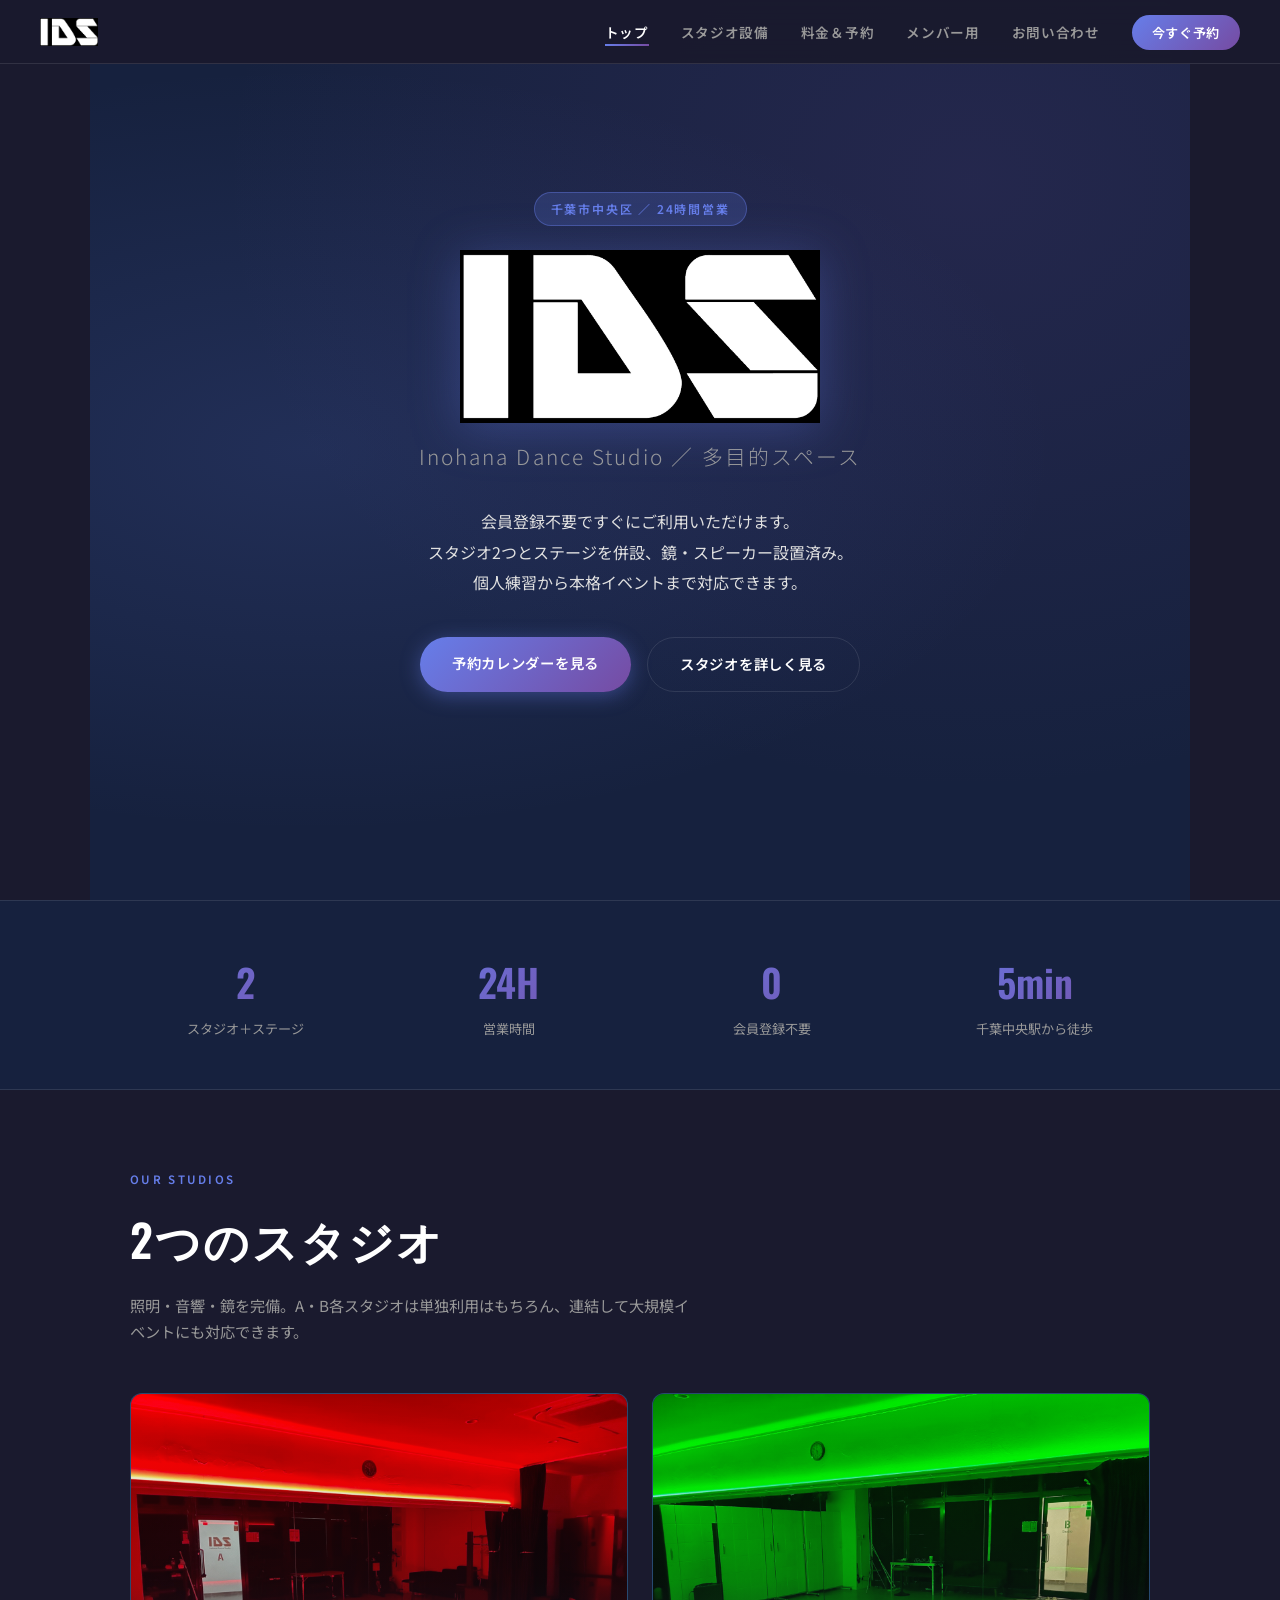
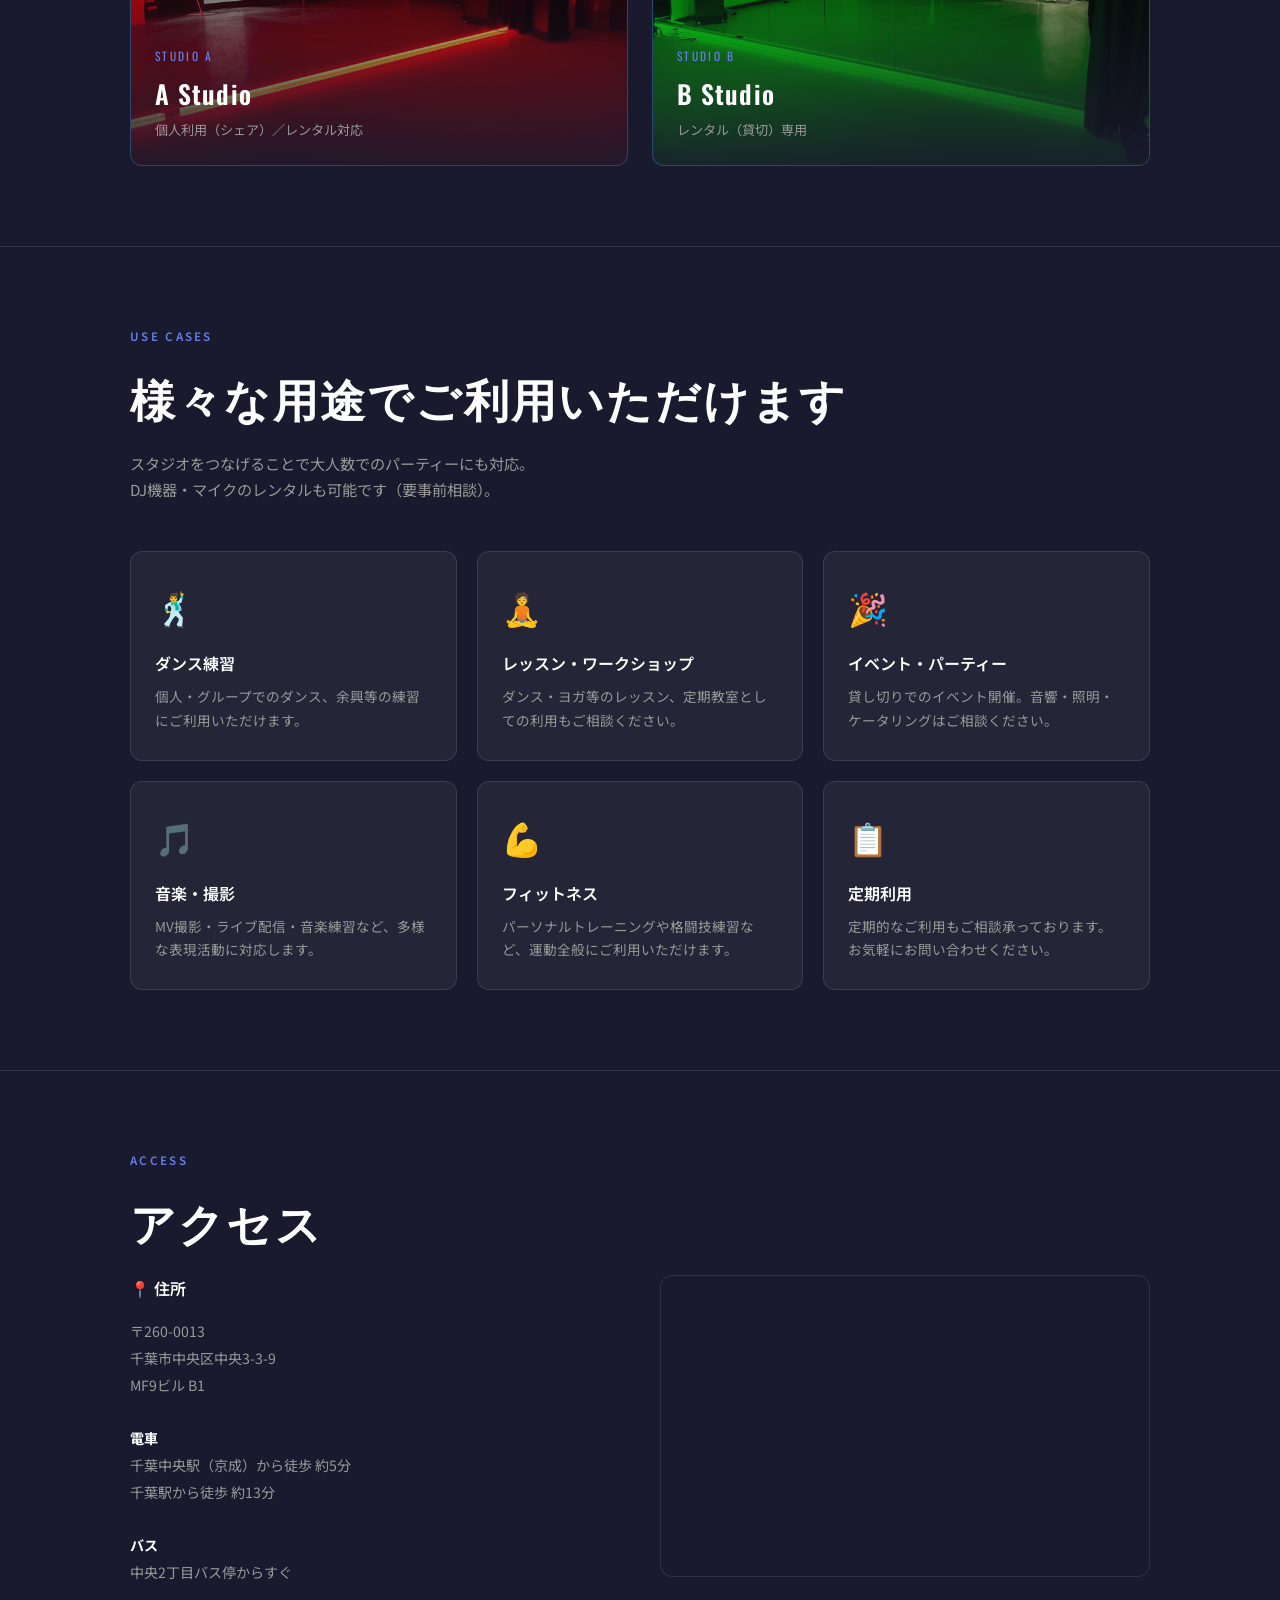
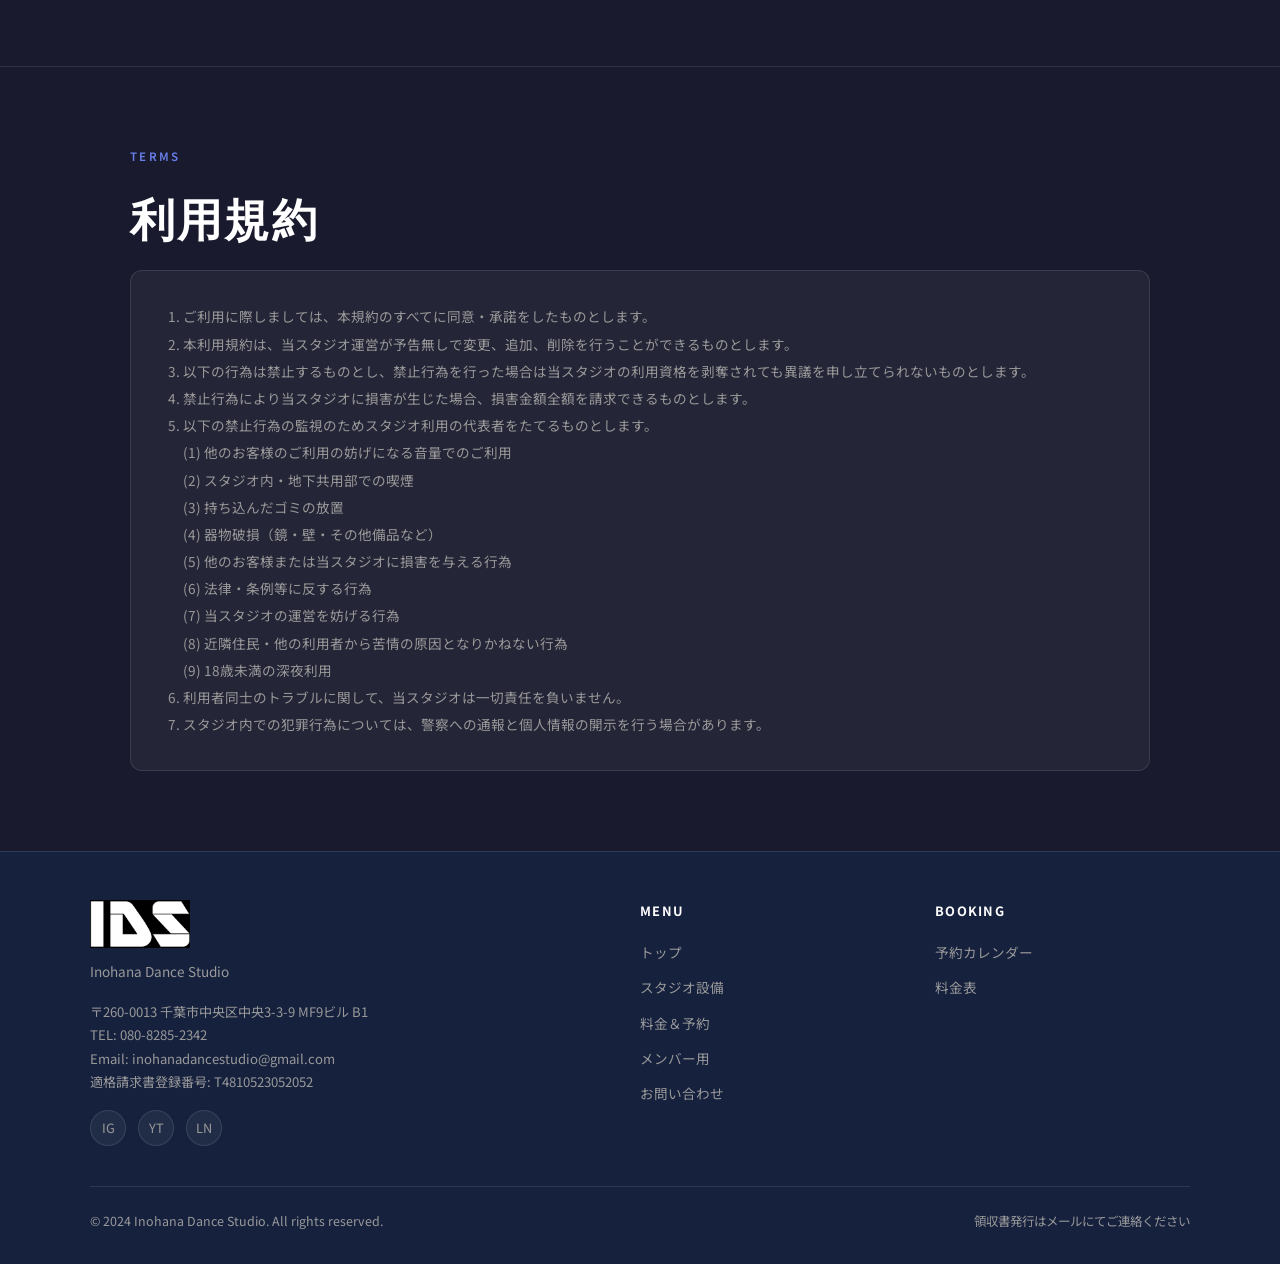
==== index.html @ 0f88904b "Add files via upload" ====
<!DOCTYPE html>
<html lang="ja">
<head>
  <meta charset="UTF-8">
  <meta name="viewport" content="width=device-width, initial-scale=1.0">
  <title>IDS - Inohana Dance Studio | 千葉市中央区</title>
  <meta name="description" content="千葉市中央区のダンス・多目的スタジオ。会員登録不要、24時間利用可能。2つのスタジオとステージを完備。">
  <link rel="stylesheet" href="style.css">
  <style>
    /* ---- TOP PAGE 専用 ---- */
    .uses-grid {
      display: grid;
      grid-template-columns: repeat(3, 1fr);
      gap: 20px;
      margin-top: 40px;
    }

    .use-card {
      background: var(--card-bg);
      border: 1px solid var(--border);
      border-radius: 12px;
      padding: 28px 24px;
      transition: border-color 0.2s, transform 0.2s;
    }

    .use-card:hover {
      border-color: rgba(102,126,234,0.5);
      transform: translateY(-3px);
    }

    .use-icon {
      font-size: 2rem;
      margin-bottom: 16px;
    }

    .use-card h3 {
      font-size: 1rem;
      font-weight: 600;
      color: var(--white);
      margin-bottom: 8px;
    }

    .use-card p {
      font-size: 0.85rem;
      color: var(--text-muted);
      line-height: 1.7;
    }

    /* features strip */
    .features-strip {
      background: var(--dark2);
      border-top: 1px solid var(--border);
      border-bottom: 1px solid var(--border);
    }

    .features-strip-inner {
      max-width: 1100px;
      margin: 0 auto;
      padding: 48px 40px;
      display: grid;
      grid-template-columns: repeat(4, 1fr);
      gap: 32px;
      text-align: center;
    }

    .feature-item .num {
      font-family: 'Oswald', sans-serif;
      font-size: 2.4rem;
      font-weight: 600;
      background: var(--gradient);
      -webkit-background-clip: text;
      -webkit-text-fill-color: transparent;
      background-clip: text;
    }

    .feature-item p {
      font-size: 0.82rem;
      color: var(--text-muted);
      margin-top: 4px;
    }

    /* access */
    .access-grid {
      display: grid;
      grid-template-columns: 1fr 1fr;
      gap: 40px;
      align-items: start;
    }

    .access-info { }

    .access-info h3 {
      font-size: 1rem;
      color: var(--white);
      margin-bottom: 16px;
      font-weight: 600;
    }

    .access-info p {
      font-size: 0.88rem;
      color: var(--text-muted);
      line-height: 1.9;
    }

    .map-frame {
      border-radius: 12px;
      overflow: hidden;
      border: 1px solid var(--border);
    }

    .map-frame iframe {
      display: block;
      width: 100%;
      height: 300px;
      border: none;
      filter: grayscale(30%) invert(5%);
    }

    /* ---- terms ---- */
    .terms-box {
      background: var(--card-bg);
      border: 1px solid var(--border);
      border-radius: 12px;
      padding: 32px;
    }

    .terms-box ol {
      padding-left: 20px;
      color: var(--text-muted);
      font-size: 0.85rem;
      line-height: 2;
    }

    @media (max-width: 768px) {
      .uses-grid { grid-template-columns: 1fr 1fr; }
      .features-strip-inner { grid-template-columns: 1fr 1fr; padding: 40px 20px; }
      .access-grid { grid-template-columns: 1fr; }
    }

    @media (max-width: 480px) {
      .uses-grid { grid-template-columns: 1fr; }
    }
  </style>
</head>
<body>

<!-- ナビ -->
<nav>
  <a href="index.html" class="nav-logo">
    <img src="images/ids-logo.png" alt="IDS - Inohana Dance Studio" onerror="this.onerror=null;this.src='images/ids-logo.svg';">
  </a>
  <ul class="nav-links" id="navLinks">
    <li><a href="index.html" class="active">トップ</a></li>
    <li><a href="studio.html">スタジオ設備</a></li>
    <li><a href="pricing.html">料金＆予約</a></li>
    <li><a href="member.html">メンバー用</a></li>
    <li><a href="contact.html">お問い合わせ</a></li>
    <li><a href="https://ids-chiba.github.io/ids-booking/" class="nav-cta" target="_blank">今すぐ予約</a></li>
  </ul>
  <div class="nav-toggle" onclick="toggleNav()" id="navToggle">
    <span></span><span></span><span></span>
  </div>
</nav>

<!-- ヒーロー -->
<section class="hero">
  <div class="hero-bg"></div>
  <div class="hero-content">
    <div class="hero-badge">千葉市中央区 ／ 24時間営業</div>
    <div class="hero-logo">
      <img src="images/ids-logo.png" alt="IDS - Inohana Dance Studio" onerror="this.onerror=null;this.src='images/ids-logo.svg';">
    </div>
    <h2>Inohana Dance Studio ／ 多目的スペース</h2>
    <p>
      会員登録不要ですぐにご利用いただけます。<br>
      スタジオ2つとステージを併設、鏡・スピーカー設置済み。<br>
      個人練習から本格イベントまで対応できます。
    </p>
    <div class="hero-buttons">
      <a href="https://ids-chiba.github.io/ids-booking/" class="btn btn-primary" target="_blank">予約カレンダーを見る</a>
      <a href="studio.html" class="btn btn-outline">スタジオを詳しく見る</a>
    </div>
  </div>
</section>

<!-- 特徴strip -->
<div class="features-strip">
  <div class="features-strip-inner">
    <div class="feature-item">
      <div class="num">2</div>
      <p>スタジオ＋ステージ</p>
    </div>
    <div class="feature-item">
      <div class="num">24H</div>
      <p>営業時間</p>
    </div>
    <div class="feature-item">
      <div class="num">0</div>
      <p>会員登録不要</p>
    </div>
    <div class="feature-item">
      <div class="num">5min</div>
      <p>千葉中央駅から徒歩</p>
    </div>
  </div>
</div>

<!-- スタジオプレビュー -->
<section>
  <div class="section-label">OUR STUDIOS</div>
  <h2 class="section-title">2つのスタジオ</h2>
  <p class="section-desc">
    照明・音響・鏡を完備。A・B各スタジオは単独利用はもちろん、連結して大規模イベントにも対応できます。
  </p>
  <div class="studio-preview">
    <a href="studio.html" class="preview-card">
      <img src="images/a-studio/a-red.jpg" alt="A Studio" loading="lazy">
      <div class="preview-overlay">
        <div class="label">STUDIO A</div>
        <h3>A Studio</h3>
        <p>個人利用（シェア）／レンタル対応</p>
      </div>
    </a>
    <a href="studio.html" class="preview-card">
      <img src="images/b-studio/b-green.jpg" alt="B Studio" loading="lazy">
      <div class="preview-overlay">
        <div class="label">STUDIO B</div>
        <h3>B Studio</h3>
        <p>レンタル（貸切）専用</p>
      </div>
    </a>
  </div>
</section>

<hr class="divider">

<!-- 使用例 -->
<section>
  <div class="section-label">USE CASES</div>
  <h2 class="section-title">様々な用途でご利用いただけます</h2>
  <p class="section-desc">
    スタジオをつなげることで大人数でのパーティーにも対応。<br>
    DJ機器・マイクのレンタルも可能です（要事前相談）。
  </p>
  <div class="uses-grid">
    <div class="use-card">
      <div class="use-icon">🕺</div>
      <h3>ダンス練習</h3>
      <p>個人・グループでのダンス、余興等の練習にご利用いただけます。</p>
    </div>
    <div class="use-card">
      <div class="use-icon">🧘</div>
      <h3>レッスン・ワークショップ</h3>
      <p>ダンス・ヨガ等のレッスン、定期教室としての利用もご相談ください。</p>
    </div>
    <div class="use-card">
      <div class="use-icon">🎉</div>
      <h3>イベント・パーティー</h3>
      <p>貸し切りでのイベント開催。音響・照明・ケータリングはご相談ください。</p>
    </div>
    <div class="use-card">
      <div class="use-icon">🎵</div>
      <h3>音楽・撮影</h3>
      <p>MV撮影・ライブ配信・音楽練習など、多様な表現活動に対応します。</p>
    </div>
    <div class="use-card">
      <div class="use-icon">💪</div>
      <h3>フィットネス</h3>
      <p>パーソナルトレーニングや格闘技練習など、運動全般にご利用いただけます。</p>
    </div>
    <div class="use-card">
      <div class="use-icon">📋</div>
      <h3>定期利用</h3>
      <p>定期的なご利用もご相談承っております。お気軽にお問い合わせください。</p>
    </div>
  </div>
</section>

<hr class="divider">

<!-- アクセス -->
<section>
  <div class="section-label">ACCESS</div>
  <h2 class="section-title">アクセス</h2>
  <div class="access-grid">
    <div class="access-info">
      <h3>📍 住所</h3>
      <p>
        〒260-0013<br>
        千葉市中央区中央3-3-9<br>
        MF9ビル B1<br><br>
        <strong style="color:var(--white)">電車</strong><br>
        千葉中央駅（京成）から徒歩 約5分<br>
        千葉駅から徒歩 約13分<br><br>
        <strong style="color:var(--white)">バス</strong><br>
        中央2丁目バス停からすぐ
      </p>
    </div>
    <div class="map-frame">
      <iframe
        src="https://www.google.com/maps/embed?pb=!1m18!1m12!1m3!1d810!2d140.12118!3d35.60850!2m3!1f0!2f0!3f0!3m2!1i1024!2i768!4f13.1!3m3!1m2!1s0x60228d7c3c7b0001%3A0xabc!2sMF9%E3%83%93%E3%83%ABIDS!5e0!3m2!1sja!2sjp!4v1716700000000"
        allowfullscreen loading="lazy">
      </iframe>
    </div>
  </div>
</section>

<hr class="divider">

<!-- 利用規約 -->
<section>
  <div class="section-label">TERMS</div>
  <h2 class="section-title">利用規約</h2>
  <div class="terms-box">
    <ol>
      <li>ご利用に際しましては、本規約のすべてに同意・承諾をしたものとします。</li>
      <li>本利用規約は、当スタジオ運営が予告無しで変更、追加、削除を行うことができるものとします。</li>
      <li>以下の行為は禁止するものとし、禁止行為を行った場合は当スタジオの利用資格を剥奪されても異議を申し立てられないものとします。</li>
      <li>禁止行為により当スタジオに損害が生じた場合、損害金額全額を請求できるものとします。</li>
      <li>
        以下の禁止行為の監視のためスタジオ利用の代表者をたてるものとします。<br>
        (1) 他のお客様のご利用の妨げになる音量でのご利用<br>
        (2) スタジオ内・地下共用部での喫煙<br>
        (3) 持ち込んだゴミの放置<br>
        (4) 器物破損（鏡・壁・その他備品など）<br>
        (5) 他のお客様または当スタジオに損害を与える行為<br>
        (6) 法律・条例等に反する行為<br>
        (7) 当スタジオの運営を妨げる行為<br>
        (8) 近隣住民・他の利用者から苦情の原因となりかねない行為<br>
        (9) 18歳未満の深夜利用
      </li>
      <li>利用者同士のトラブルに関して、当スタジオは一切責任を負いません。</li>
      <li>スタジオ内での犯罪行為については、警察への通報と個人情報の開示を行う場合があります。</li>
    </ol>
  </div>
</section>

<!-- フッター -->
<footer>
  <div class="footer-inner">
    <div class="footer-top">
      <div>
        <div class="footer-brand">
          <img src="images/ids-logo.png" alt="IDS - Inohana Dance Studio" onerror="this.onerror=null;this.src='images/ids-logo.svg';">
        </div>
        <div class="footer-tagline">Inohana Dance Studio</div>
        <div class="footer-contact">
          <p>
            〒260-0013 千葉市中央区中央3-3-9 MF9ビル B1<br>
            TEL: 080-8285-2342<br>
            Email: inohanadancestudio@gmail.com<br>
            適格請求書登録番号: T4810523052052
          </p>
        </div>
        <div class="footer-social">
          <a href="https://www.instagram.com/inohanadancestudio/" target="_blank" title="Instagram">IG</a>
          <a href="https://www.youtube.com/@IDC-eventmovie/videos" target="_blank" title="YouTube">YT</a>
          <a href="https://lin.ee/RHJMw89" target="_blank" title="LINE">LN</a>
        </div>
      </div>
      <div class="footer-nav">
        <h4>MENU</h4>
        <ul>
          <li><a href="index.html">トップ</a></li>
          <li><a href="studio.html">スタジオ設備</a></li>
          <li><a href="pricing.html">料金＆予約</a></li>
          <li><a href="member.html">メンバー用</a></li>
          <li><a href="contact.html">お問い合わせ</a></li>
        </ul>
      </div>
      <div class="footer-nav">
        <h4>BOOKING</h4>
        <ul>
          <li><a href="https://ids-chiba.github.io/ids-booking/" target="_blank">予約カレンダー</a></li>
          <li><a href="pricing.html">料金表</a></li>
        </ul>
      </div>
    </div>
    <div class="footer-bottom">
      <p>© 2024 Inohana Dance Studio. All rights reserved.</p>
      <p>領収書発行はメールにてご連絡ください</p>
    </div>
  </div>
</footer>

<script>
  function toggleNav() {
    document.getElementById('navLinks').classList.toggle('open');
  }
</script>
</body>
</html>
---- style.css ----
@import url('https://fonts.googleapis.com/css2?family=Noto+Sans+JP:wght@300;400;600;700&family=Oswald:wght@400;600&display=swap');

:root {
  --primary: #667eea;
  --primary-dark: #764ba2;
  --accent: #f5a623;
  --dark: #1a1a2e;
  --dark2: #16213e;
  --dark3: #0f3460;
  --text: #e0e0e0;
  --text-muted: #999;
  --white: #ffffff;
  --card-bg: rgba(255,255,255,0.05);
  --border: rgba(255,255,255,0.1);
  --gradient: linear-gradient(135deg, var(--primary) 0%, var(--primary-dark) 100%);
}

* { margin: 0; padding: 0; box-sizing: border-box; }

body {
  font-family: 'Noto Sans JP', sans-serif;
  background: var(--dark);
  color: var(--text);
  line-height: 1.7;
}

/* ===== NAV ===== */
nav {
  position: fixed;
  top: 0; left: 0; right: 0;
  z-index: 1000;
  background: rgba(26,26,46,0.95);
  backdrop-filter: blur(12px);
  border-bottom: 1px solid var(--border);
  padding: 0 40px;
  display: flex;
  align-items: center;
  justify-content: space-between;
  height: 64px;
}

.nav-logo {
  display: inline-flex;
  align-items: center;
  height: 40px;
  text-decoration: none;
}

.nav-logo img {
  height: 28px;
  width: auto;
  display: block;
}

.nav-links {
  display: flex;
  gap: 32px;
  list-style: none;
}

.nav-links a {
  color: var(--text-muted);
  text-decoration: none;
  font-size: 0.85rem;
  font-weight: 600;
  letter-spacing: 0.05em;
  transition: color 0.2s;
  position: relative;
}

.nav-links a::after {
  content: '';
  position: absolute;
  bottom: -4px; left: 0; right: 0;
  height: 2px;
  background: var(--gradient);
  transform: scaleX(0);
  transition: transform 0.2s;
}

.nav-links a:hover,
.nav-links a.active {
  color: var(--white);
}

.nav-links a:hover::after,
.nav-links a.active::after {
  transform: scaleX(1);
}

.nav-cta {
  background: var(--gradient);
  color: var(--white) !important;
  padding: 8px 20px;
  border-radius: 999px;
  font-size: 0.82rem !important;
  -webkit-text-fill-color: var(--white) !important;
}

.nav-cta::after { display: none !important; }

/* ハンバーガー */
.nav-toggle {
  display: none;
  flex-direction: column;
  gap: 5px;
  cursor: pointer;
  padding: 4px;
}

.nav-toggle span {
  display: block;
  width: 24px;
  height: 2px;
  background: var(--white);
  transition: all 0.3s;
}

/* ===== HERO ===== */
.hero {
  min-height: 100vh;
  display: flex;
  align-items: center;
  justify-content: center;
  position: relative;
  overflow: hidden;
  background: var(--dark2);
  padding-top: 64px;
}

.hero-bg {
  position: absolute;
  inset: 0;
  background: 
    radial-gradient(ellipse at 20% 50%, rgba(102,126,234,0.15) 0%, transparent 60%),
    radial-gradient(ellipse at 80% 20%, rgba(118,75,162,0.15) 0%, transparent 60%);
}

.hero-content {
  position: relative;
  text-align: center;
  max-width: 800px;
  padding: 40px 20px;
}

.hero-badge {
  display: inline-block;
  background: rgba(102,126,234,0.2);
  border: 1px solid rgba(102,126,234,0.4);
  color: var(--primary);
  font-size: 0.75rem;
  letter-spacing: 0.15em;
  padding: 6px 16px;
  border-radius: 999px;
  margin-bottom: 24px;
  font-weight: 600;
}

.hero h1 {
  font-family: 'Oswald', sans-serif;
  font-size: clamp(3rem, 8vw, 6rem);
  font-weight: 600;
  letter-spacing: 0.05em;
  line-height: 1.1;
  margin-bottom: 8px;
  background: var(--gradient);
  -webkit-background-clip: text;
  -webkit-text-fill-color: transparent;
  background-clip: text;
}

.hero h2 {
  font-size: clamp(1rem, 2.5vw, 1.3rem);
  font-weight: 300;
  color: var(--text-muted);
  margin-bottom: 32px;
  letter-spacing: 0.1em;
}

.hero p {
  font-size: 1rem;
  color: var(--text);
  margin-bottom: 40px;
  line-height: 1.9;
}

.hero-buttons {
  display: flex;
  gap: 16px;
  justify-content: center;
  flex-wrap: wrap;
}

/* ===== BUTTONS ===== */
.btn {
  display: inline-block;
  padding: 14px 32px;
  border-radius: 999px;
  font-size: 0.9rem;
  font-weight: 600;
  text-decoration: none;
  cursor: pointer;
  transition: all 0.2s;
  border: none;
  letter-spacing: 0.05em;
}

.btn-primary {
  background: var(--gradient);
  color: var(--white);
  box-shadow: 0 4px 20px rgba(102,126,234,0.4);
}

.btn-primary:hover {
  transform: translateY(-2px);
  box-shadow: 0 8px 30px rgba(102,126,234,0.5);
}

.btn-outline {
  background: transparent;
  color: var(--white);
  border: 1px solid var(--border);
}

.btn-outline:hover {
  border-color: var(--primary);
  color: var(--primary);
}

/* ===== SECTIONS ===== */
section {
  padding: 80px 40px;
  max-width: 1100px;
  margin: 0 auto;
}

.section-label {
  font-size: 0.72rem;
  letter-spacing: 0.2em;
  color: var(--primary);
  font-weight: 600;
  text-transform: uppercase;
  margin-bottom: 12px;
}

.section-title {
  font-family: 'Oswald', sans-serif;
  font-size: clamp(1.8rem, 4vw, 2.8rem);
  font-weight: 600;
  letter-spacing: 0.05em;
  color: var(--white);
  margin-bottom: 16px;
}

.section-desc {
  color: var(--text-muted);
  font-size: 0.95rem;
  max-width: 560px;
  margin-bottom: 48px;
}

/* ===== CARDS ===== */
.card {
  background: var(--card-bg);
  border: 1px solid var(--border);
  border-radius: 12px;
  padding: 28px;
  transition: border-color 0.2s, transform 0.2s;
}

.card:hover {
  border-color: rgba(102,126,234,0.4);
  transform: translateY(-2px);
}

/* ===== GRID ===== */
.grid-2 { display: grid; grid-template-columns: 1fr 1fr; gap: 24px; }
.grid-3 { display: grid; grid-template-columns: repeat(3, 1fr); gap: 24px; }

/* ===== DIVIDER ===== */
.divider {
  border: none;
  border-top: 1px solid var(--border);
  margin: 0;
}

/* ===== FOOTER ===== */
footer {
  background: var(--dark2);
  border-top: 1px solid var(--border);
  padding: 48px 40px 32px;
}

.footer-inner {
  max-width: 1100px;
  margin: 0 auto;
}

.footer-top {
  display: grid;
  grid-template-columns: 2fr 1fr 1fr;
  gap: 40px;
  margin-bottom: 40px;
}

.footer-brand {
  margin-bottom: 12px;
}

.footer-brand img {
  height: 48px;
  width: auto;
  display: block;
}

.footer-tagline {
  color: var(--text-muted);
  font-size: 0.85rem;
  margin-bottom: 16px;
}

.footer-contact p {
  color: var(--text-muted);
  font-size: 0.82rem;
  line-height: 1.8;
}

.footer-nav h4 {
  color: var(--white);
  font-size: 0.8rem;
  letter-spacing: 0.1em;
  text-transform: uppercase;
  margin-bottom: 16px;
}

.footer-nav ul { list-style: none; }

.footer-nav li { margin-bottom: 8px; }

.footer-nav a {
  color: var(--text-muted);
  text-decoration: none;
  font-size: 0.85rem;
  transition: color 0.2s;
}

.footer-nav a:hover { color: var(--primary); }

.footer-social {
  display: flex;
  gap: 12px;
  margin-top: 16px;
}

.footer-social a {
  display: flex;
  align-items: center;
  justify-content: center;
  width: 36px;
  height: 36px;
  border-radius: 50%;
  background: var(--card-bg);
  border: 1px solid var(--border);
  color: var(--text-muted);
  text-decoration: none;
  font-size: 0.8rem;
  transition: all 0.2s;
}

.footer-social a:hover {
  border-color: var(--primary);
  color: var(--primary);
}

.footer-bottom {
  border-top: 1px solid var(--border);
  padding-top: 24px;
  display: flex;
  justify-content: space-between;
  align-items: center;
  flex-wrap: wrap;
  gap: 8px;
}

.footer-bottom p {
  color: var(--text-muted);
  font-size: 0.78rem;
}

/* ===== PAGE HERO (inner pages) ===== */
.page-hero {
  padding: 120px 40px 60px;
  text-align: center;
  background: var(--dark2);
  border-bottom: 1px solid var(--border);
}

.page-hero .section-label { margin-bottom: 12px; }
.page-hero .section-title { margin-bottom: 8px; }
.page-hero .section-desc { margin: 0 auto; }

/* ===== RESPONSIVE ===== */
@media (max-width: 768px) {
  nav { padding: 0 20px; }

  .nav-links {
    display: none;
    position: fixed;
    top: 64px; left: 0; right: 0;
    background: var(--dark2);
    border-bottom: 1px solid var(--border);
    flex-direction: column;
    padding: 20px;
    gap: 0;
  }

  .nav-links.open { display: flex; }
  .nav-links li { border-bottom: 1px solid var(--border); }
  .nav-links a { display: block; padding: 14px 0; font-size: 0.95rem; }
  .nav-toggle { display: flex; }

  section { padding: 60px 20px; }
  .grid-2, .grid-3 { grid-template-columns: 1fr; }

  .footer-top { grid-template-columns: 1fr; gap: 32px; }
  .page-hero { padding: 100px 20px 48px; }
  footer { padding: 40px 20px 24px; }

  .hero-buttons { flex-direction: column; align-items: center; }
}

/* ===== HERO LOGO ===== */
.hero-logo {
  display: flex;
  justify-content: center;
  margin-bottom: 16px;
}

.hero-logo img {
  width: clamp(220px, 40vw, 360px);
  height: auto;
  filter: drop-shadow(0 6px 24px rgba(102,126,234,0.3));
}

/* ===== STUDIO PHOTO GALLERY ===== */
.photo-gallery {
  display: grid;
  grid-template-columns: 1fr 1fr;
  gap: 8px;
  margin-bottom: 20px;
}

.photo-gallery .gallery-item {
  position: relative;
  aspect-ratio: 4 / 3;
  overflow: hidden;
  border-radius: 8px;
  cursor: pointer;
  background: var(--dark3);
}

.photo-gallery .gallery-item img {
  width: 100%;
  height: 100%;
  object-fit: cover;
  display: block;
  transition: transform 0.4s;
}

.photo-gallery .gallery-item:hover img {
  transform: scale(1.05);
}

.photo-gallery .gallery-item.wide {
  grid-column: span 2;
  aspect-ratio: 16 / 7;
}

/* ===== STAGE PHOTO ROW ===== */
.stage-photo-row {
  display: grid;
  grid-template-columns: repeat(4, 1fr);
  gap: 8px;
  margin-bottom: 20px;
}

.stage-photo-row .gallery-item {
  position: relative;
  aspect-ratio: 4 / 3;
  overflow: hidden;
  border-radius: 8px;
  cursor: pointer;
}

.stage-photo-row .gallery-item img {
  width: 100%;
  height: 100%;
  object-fit: cover;
  display: block;
  transition: transform 0.4s;
}

.stage-photo-row .gallery-item:hover img {
  transform: scale(1.05);
}

/* ===== STUDIO PREVIEW (top page) ===== */
.studio-preview {
  display: grid;
  grid-template-columns: 1fr 1fr;
  gap: 24px;
  margin-top: 40px;
}

.studio-preview .preview-card {
  border-radius: 12px;
  overflow: hidden;
  position: relative;
  aspect-ratio: 4 / 3;
  background: var(--dark3);
  border: 1px solid var(--border);
  text-decoration: none;
  display: block;
}

.studio-preview .preview-card img {
  width: 100%;
  height: 100%;
  object-fit: cover;
  display: block;
  transition: transform 0.5s;
}

.studio-preview .preview-card:hover img {
  transform: scale(1.04);
}

.studio-preview .preview-overlay {
  position: absolute;
  inset: 0;
  background: linear-gradient(to top, rgba(26,26,46,0.92) 0%, rgba(26,26,46,0.2) 50%, transparent 100%);
  display: flex;
  flex-direction: column;
  justify-content: flex-end;
  padding: 24px;
  color: var(--white);
}

.studio-preview .preview-overlay .label {
  font-family: 'Oswald', sans-serif;
  font-size: 0.72rem;
  letter-spacing: 0.2em;
  color: var(--primary);
  margin-bottom: 6px;
}

.studio-preview .preview-overlay h3 {
  font-family: 'Oswald', sans-serif;
  font-size: 1.6rem;
  letter-spacing: 0.05em;
  font-weight: 600;
  margin-bottom: 4px;
}

.studio-preview .preview-overlay p {
  font-size: 0.82rem;
  color: var(--text-muted);
}

/* ===== LIGHTBOX ===== */
.lightbox {
  display: none;
  position: fixed;
  inset: 0;
  background: rgba(0,0,0,0.92);
  z-index: 2000;
  align-items: center;
  justify-content: center;
  padding: 20px;
  cursor: zoom-out;
}

.lightbox.active { display: flex; }

.lightbox img {
  max-width: 95vw;
  max-height: 90vh;
  border-radius: 8px;
  box-shadow: 0 12px 60px rgba(0,0,0,0.6);
}

.lightbox-close {
  position: absolute;
  top: 20px;
  right: 24px;
  color: var(--white);
  font-size: 2rem;
  cursor: pointer;
  background: rgba(0,0,0,0.4);
  border: 1px solid var(--border);
  border-radius: 50%;
  width: 44px;
  height: 44px;
  display: flex;
  align-items: center;
  justify-content: center;
  line-height: 1;
}

@media (max-width: 768px) {
  .studio-preview { grid-template-columns: 1fr; }
  .stage-photo-row { grid-template-columns: 1fr 1fr; }
  .photo-gallery .gallery-item.wide { grid-column: span 2; }
}
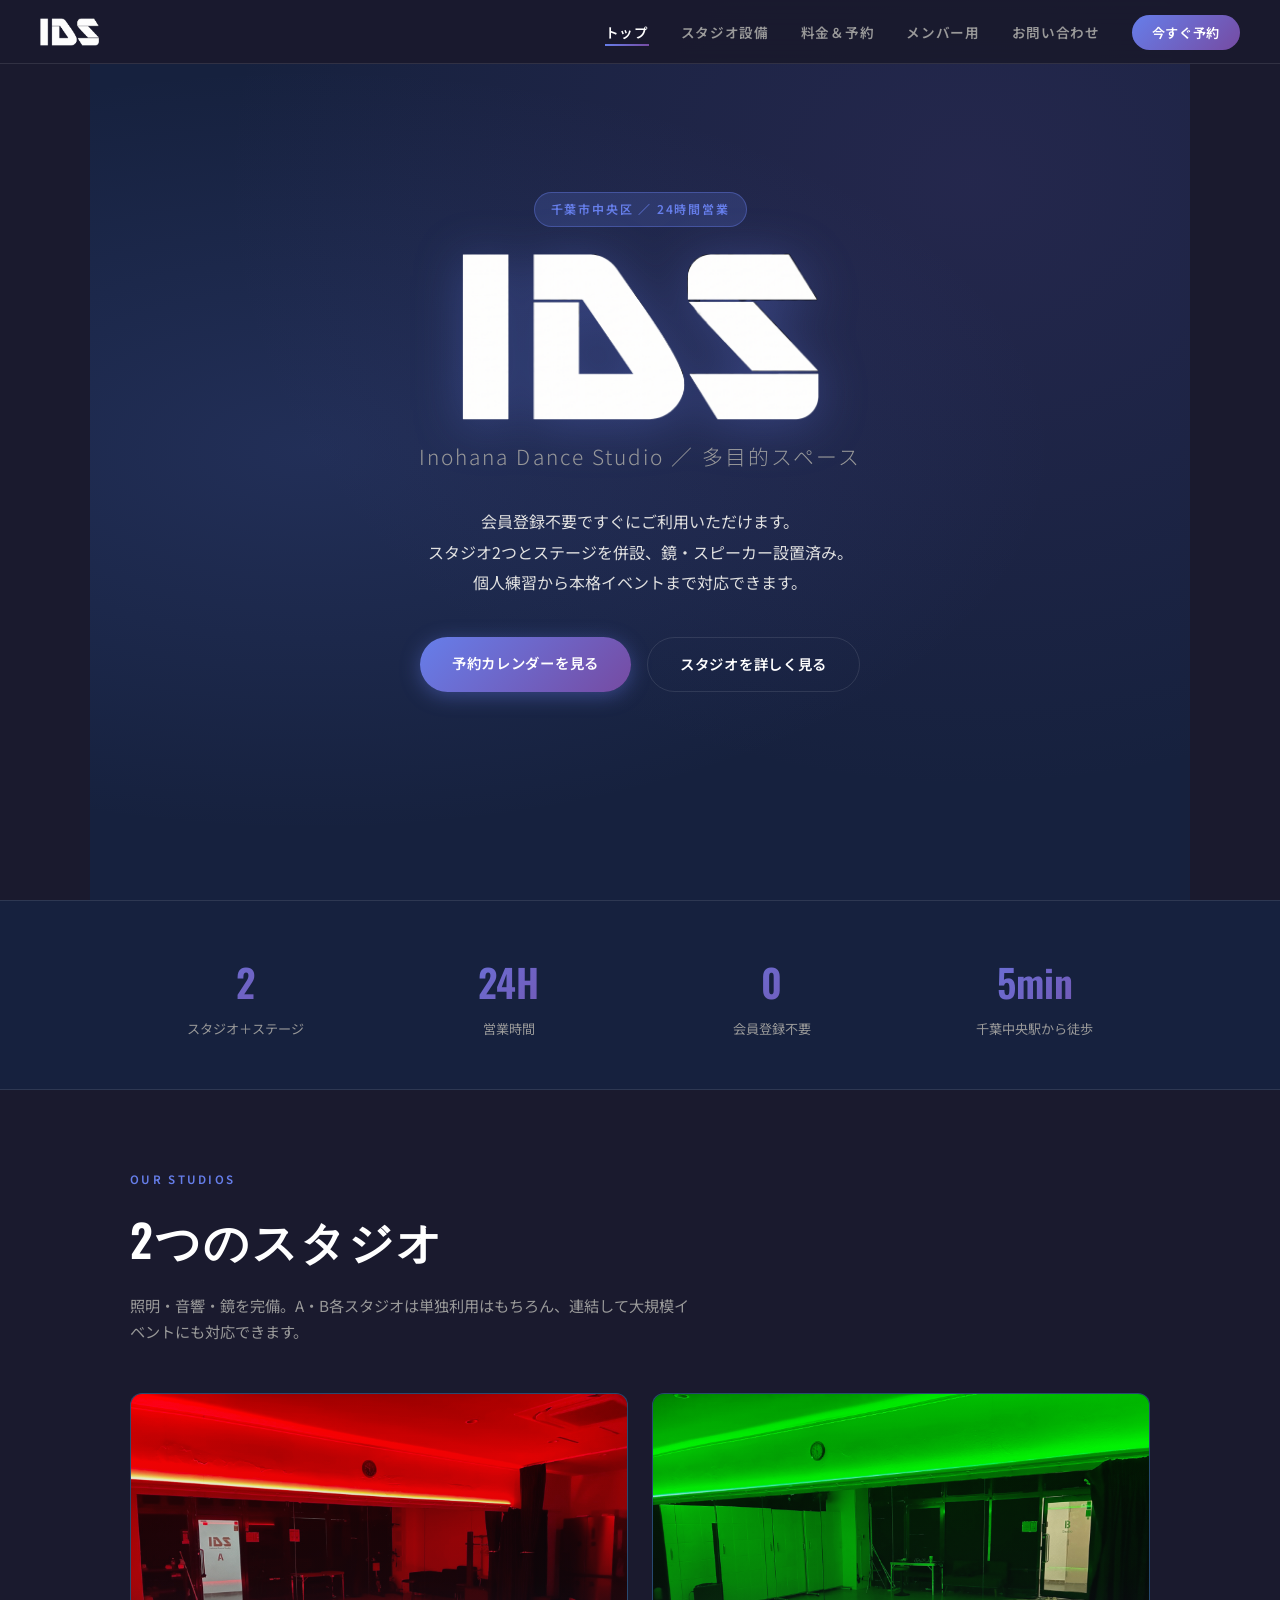
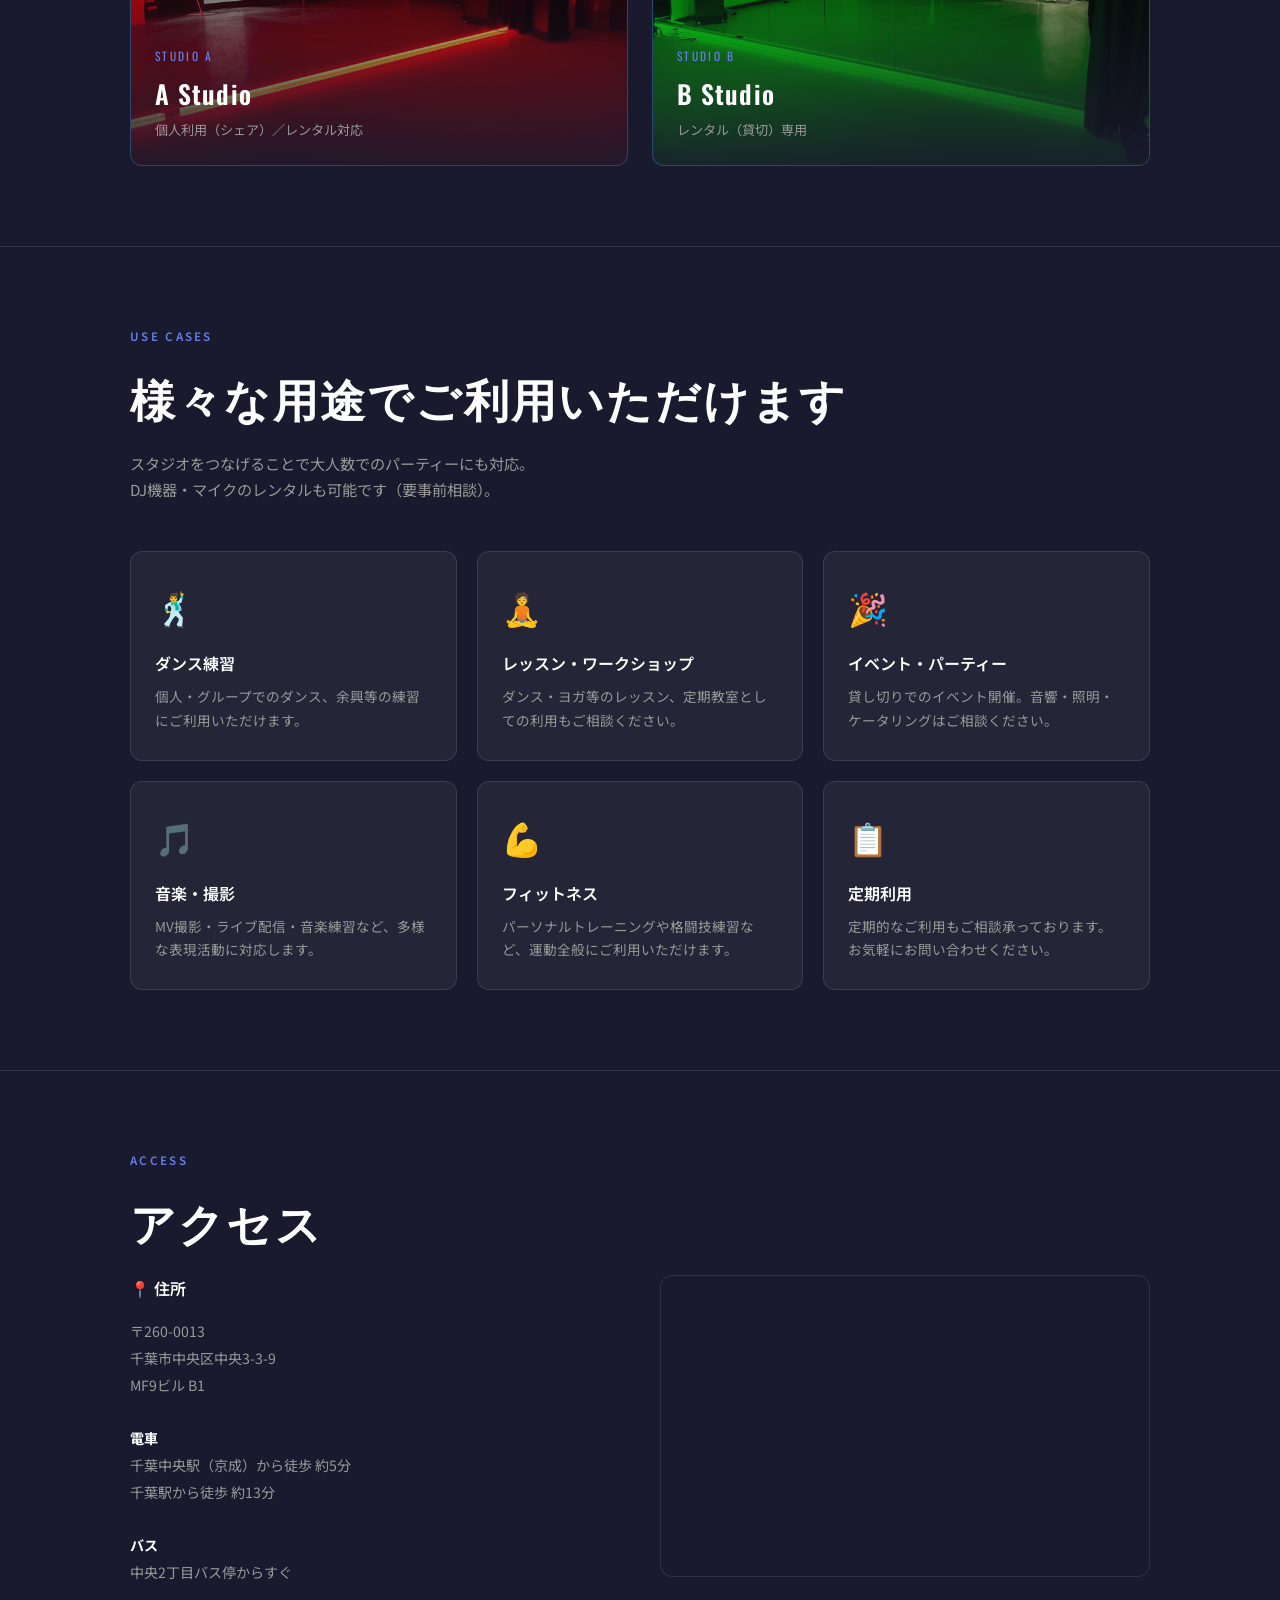
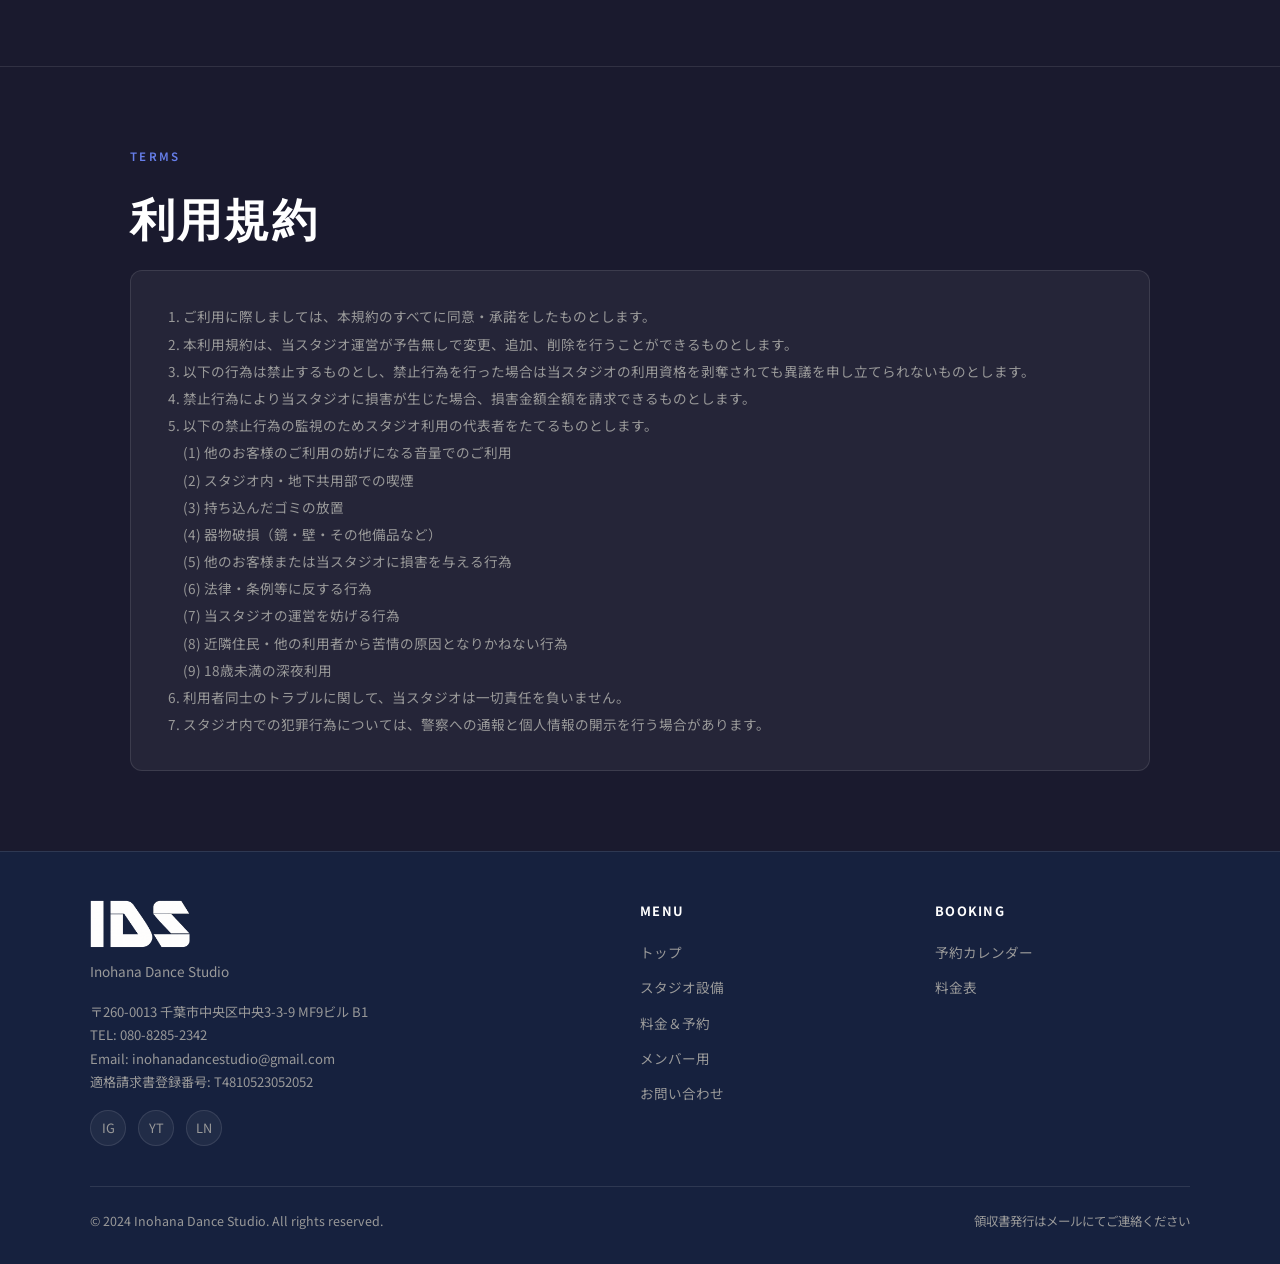
==== commit cd057445: "Add files via upload" ====
--- a/index.html
+++ b/index.html
@@ -132,13 +132,21 @@
     }
 
     @media (max-width: 768px) {
-      .uses-grid { grid-template-columns: 1fr 1fr; }
-      .features-strip-inner { grid-template-columns: 1fr 1fr; padding: 40px 20px; }
-      .access-grid { grid-template-columns: 1fr; }
+      .uses-grid { grid-template-columns: 1fr 1fr; gap: 14px; }
+      .use-card { padding: 22px 18px; }
+      .use-card h3 { font-size: 0.95rem; }
+      .features-strip-inner { grid-template-columns: 1fr 1fr; padding: 36px 18px; gap: 20px; }
+      .feature-item .num { font-size: 2rem; }
+      .access-grid { grid-template-columns: 1fr; gap: 28px; }
+      .access-info p { font-size: 0.85rem; }
+      .map-frame iframe { height: 240px; }
+      .terms-box { padding: 22px 18px; }
+      .terms-box ol { padding-left: 18px; font-size: 0.82rem; }
     }
 
     @media (max-width: 480px) {
       .uses-grid { grid-template-columns: 1fr; }
+      .feature-item .num { font-size: 1.7rem; }
     }
   </style>
 </head>
--- a/style.css
+++ b/style.css
@@ -17,12 +17,28 @@
 
 * { margin: 0; padding: 0; box-sizing: border-box; }
 
+html { -webkit-text-size-adjust: 100%; }
+
 body {
   font-family: 'Noto Sans JP', sans-serif;
   background: var(--dark);
   color: var(--text);
   line-height: 1.7;
-}
+  overflow-x: hidden;
+}
+
+img { max-width: 100%; height: auto; }
+
+/* テーブル横スクロール対応 */
+.table-wrap {
+  width: 100%;
+  overflow-x: auto;
+  -webkit-overflow-scrolling: touch;
+  margin-bottom: 32px;
+  border-radius: 8px;
+}
+
+.table-wrap > table { margin-bottom: 0 !important; }
 
 /* ===== NAV ===== */
 nav {
@@ -399,9 +415,10 @@
 .page-hero .section-title { margin-bottom: 8px; }
 .page-hero .section-desc { margin: 0 auto; }
 
-/* ===== RESPONSIVE ===== */
+/* ===== RESPONSIVE: タブレット以下 ===== */
 @media (max-width: 768px) {
-  nav { padding: 0 20px; }
+  nav { padding: 0 16px; }
+  .nav-logo img { height: 26px; }
 
   .nav-links {
     display: none;
@@ -410,23 +427,52 @@
     background: var(--dark2);
     border-bottom: 1px solid var(--border);
     flex-direction: column;
-    padding: 20px;
+    padding: 16px 20px;
     gap: 0;
+    max-height: calc(100vh - 64px);
+    overflow-y: auto;
   }
 
   .nav-links.open { display: flex; }
   .nav-links li { border-bottom: 1px solid var(--border); }
-  .nav-links a { display: block; padding: 14px 0; font-size: 0.95rem; }
+  .nav-links li:last-child { border-bottom: none; padding-top: 12px; }
+  .nav-links a { display: block; padding: 16px 0; font-size: 1rem; }
+  .nav-links .nav-cta { display: inline-block; text-align: center; padding: 12px 24px; }
   .nav-toggle { display: flex; }
 
-  section { padding: 60px 20px; }
+  section { padding: 56px 18px; }
   .grid-2, .grid-3 { grid-template-columns: 1fr; }
 
   .footer-top { grid-template-columns: 1fr; gap: 32px; }
-  .page-hero { padding: 100px 20px 48px; }
-  footer { padding: 40px 20px 24px; }
-
-  .hero-buttons { flex-direction: column; align-items: center; }
+  .page-hero { padding: 96px 18px 40px; }
+  footer { padding: 36px 18px 24px; }
+
+  .hero { padding-top: 64px; }
+  .hero-content { padding: 32px 18px; }
+  .hero p { font-size: 0.95rem; }
+  .hero-buttons { flex-direction: column; align-items: stretch; gap: 12px; }
+  .hero-buttons .btn { width: 100%; text-align: center; }
+
+  /* ボタン：タップしやすく */
+  .btn { padding: 14px 28px; min-height: 48px; display: inline-flex; align-items: center; justify-content: center; }
+}
+
+/* ===== RESPONSIVE: スマホ ===== */
+@media (max-width: 480px) {
+  nav { padding: 0 14px; height: 60px; }
+  .nav-logo img { height: 24px; }
+
+  .nav-links { top: 60px; }
+
+  section { padding: 48px 16px; }
+  .page-hero { padding: 84px 16px 32px; }
+  footer { padding: 32px 16px 20px; }
+
+  .hero-content { padding: 24px 16px; }
+  .hero h2 { letter-spacing: 0.04em; }
+  .hero p { line-height: 1.85; }
+
+  .footer-bottom { flex-direction: column; align-items: flex-start; }
 }
 
 /* ===== HERO LOGO ===== */
@@ -437,8 +483,9 @@
 }
 
 .hero-logo img {
-  width: clamp(220px, 40vw, 360px);
+  width: clamp(180px, 38vw, 360px);
   height: auto;
+  max-width: 100%;
   filter: drop-shadow(0 6px 24px rgba(102,126,234,0.3));
 }
 
@@ -608,8 +655,20 @@
 }
 
 @media (max-width: 768px) {
-  .studio-preview { grid-template-columns: 1fr; }
+  .studio-preview { grid-template-columns: 1fr; gap: 16px; }
+  .studio-preview .preview-overlay { padding: 18px; }
+  .studio-preview .preview-overlay h3 { font-size: 1.4rem; }
+
   .stage-photo-row { grid-template-columns: 1fr 1fr; }
   .photo-gallery .gallery-item.wide { grid-column: span 2; }
-}
-
+  .photo-gallery { gap: 6px; }
+
+  .lightbox-close { top: 12px; right: 12px; width: 40px; height: 40px; }
+}
+
+@media (max-width: 480px) {
+  .photo-gallery { grid-template-columns: 1fr 1fr; gap: 6px; }
+  .photo-gallery .gallery-item.wide { grid-column: span 2; aspect-ratio: 16/9; }
+  .stage-photo-row { gap: 6px; }
+}
+
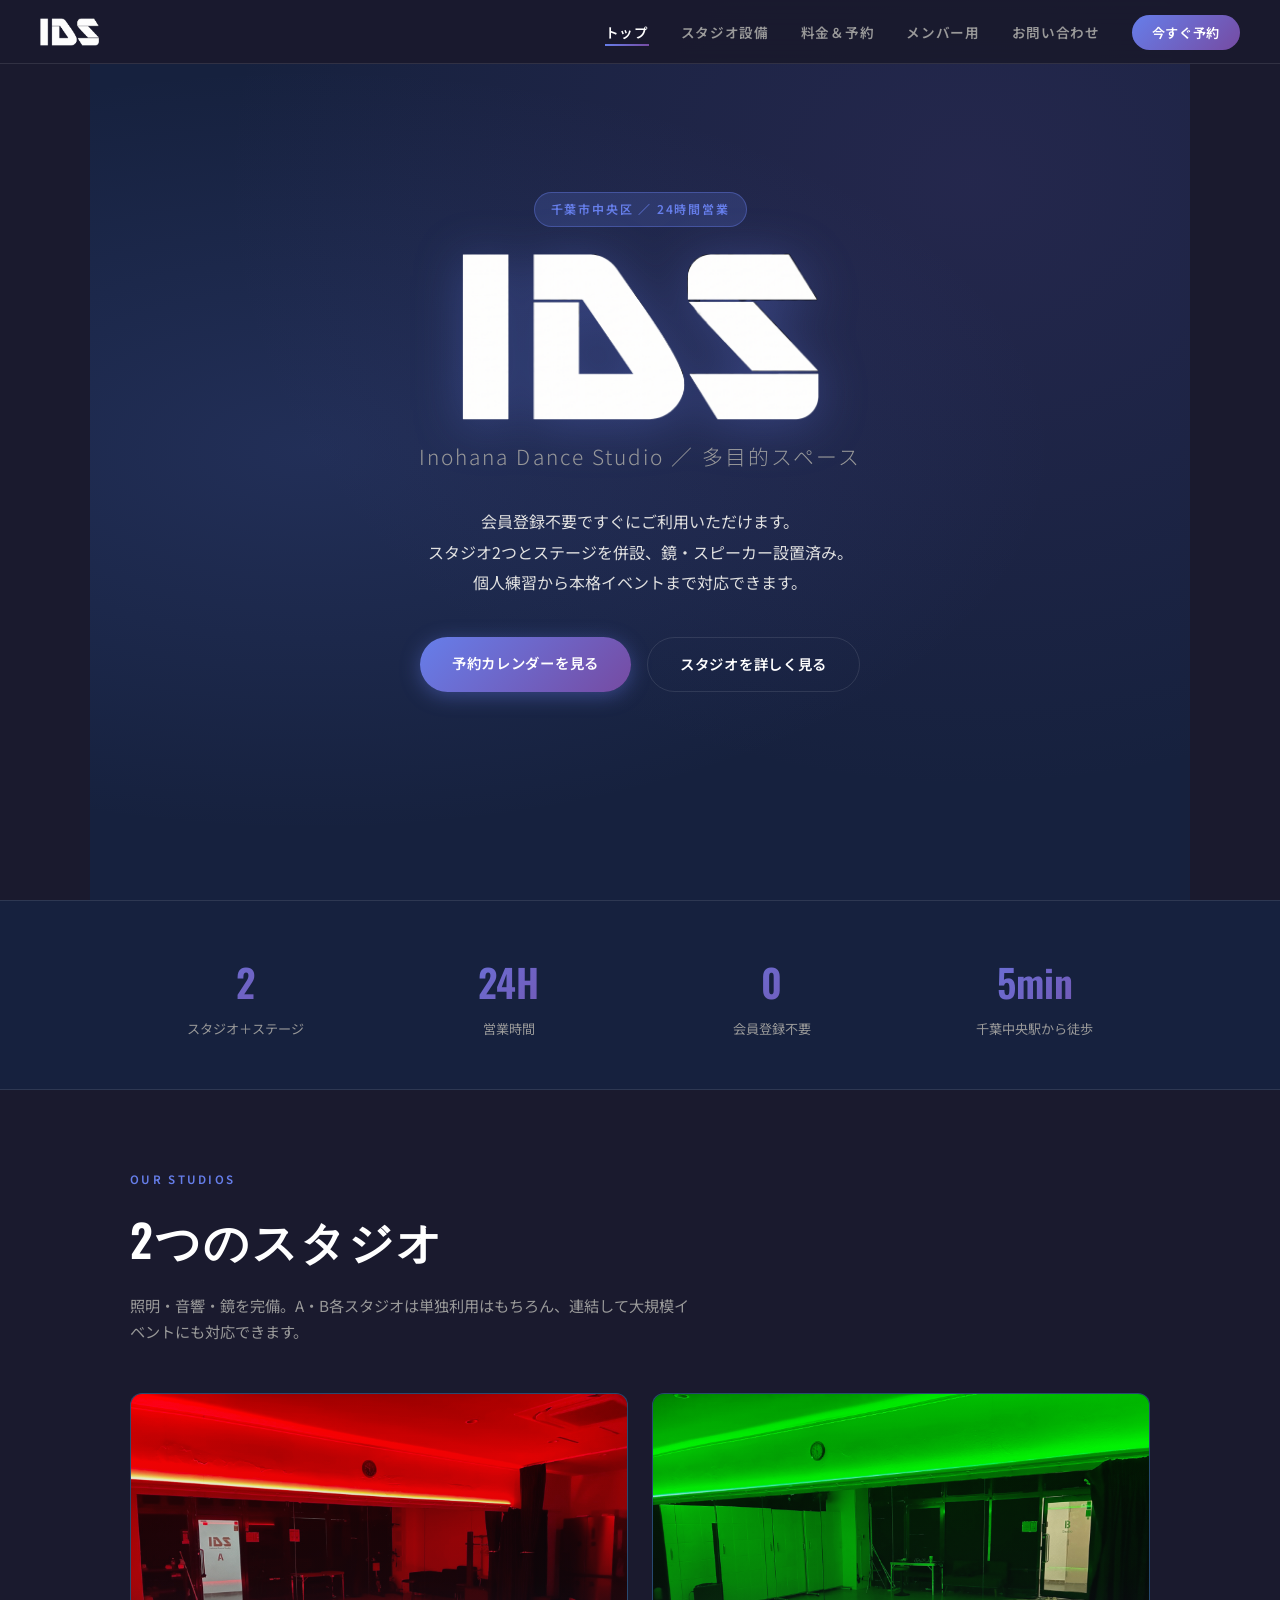
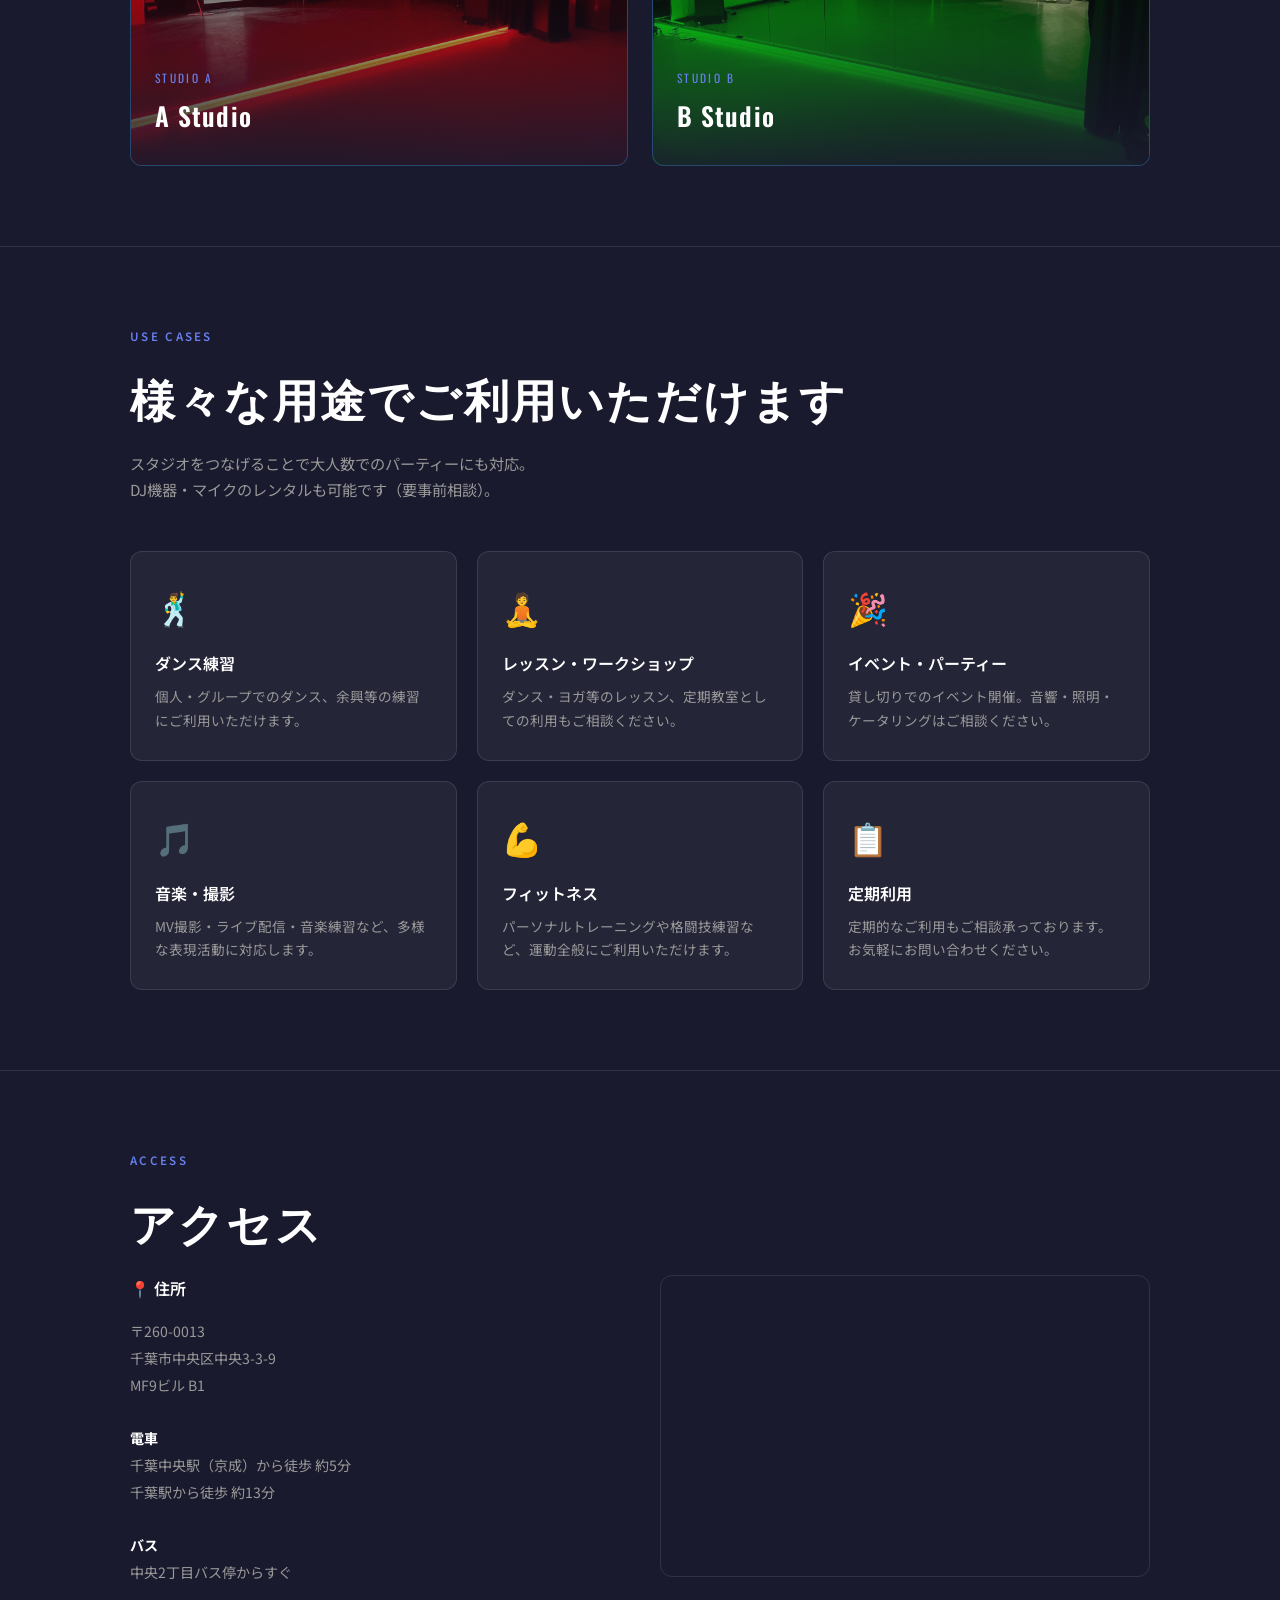
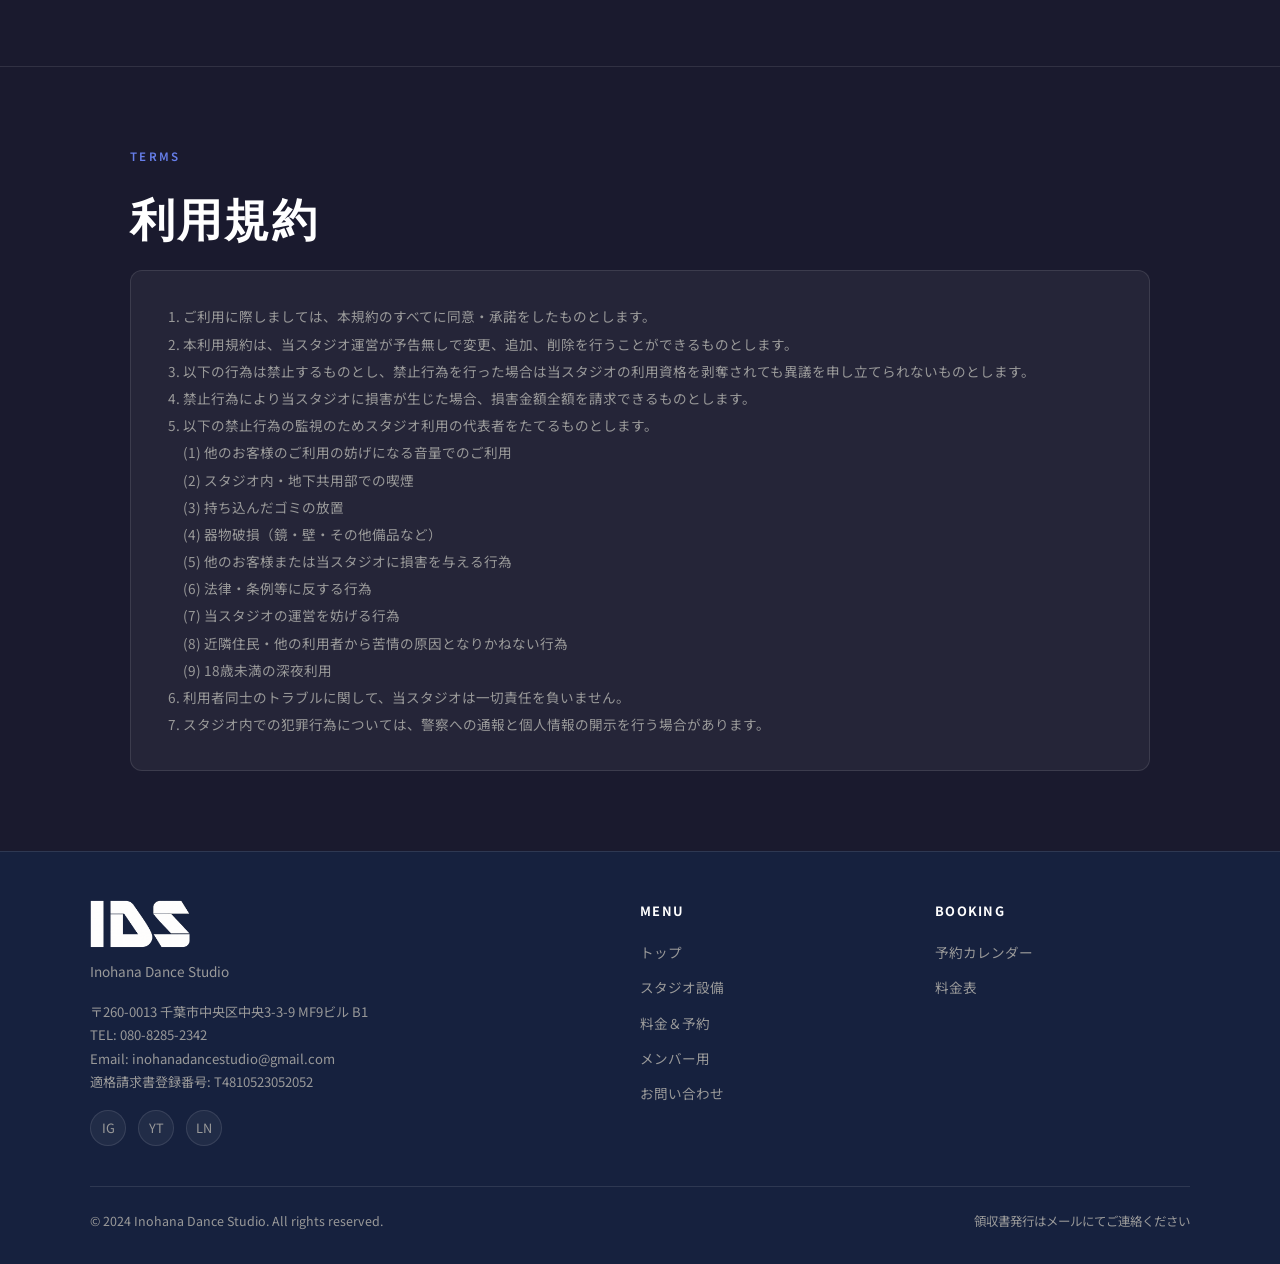
==== commit d352156f: "Add files via upload" ====
--- a/index.html
+++ b/index.html
@@ -226,7 +226,6 @@
       <div class="preview-overlay">
         <div class="label">STUDIO A</div>
         <h3>A Studio</h3>
-        <p>個人利用（シェア）／レンタル対応</p>
       </div>
     </a>
     <a href="studio.html" class="preview-card">
@@ -234,7 +233,6 @@
       <div class="preview-overlay">
         <div class="label">STUDIO B</div>
         <h3>B Studio</h3>
-        <p>レンタル（貸切）専用</p>
       </div>
     </a>
   </div>
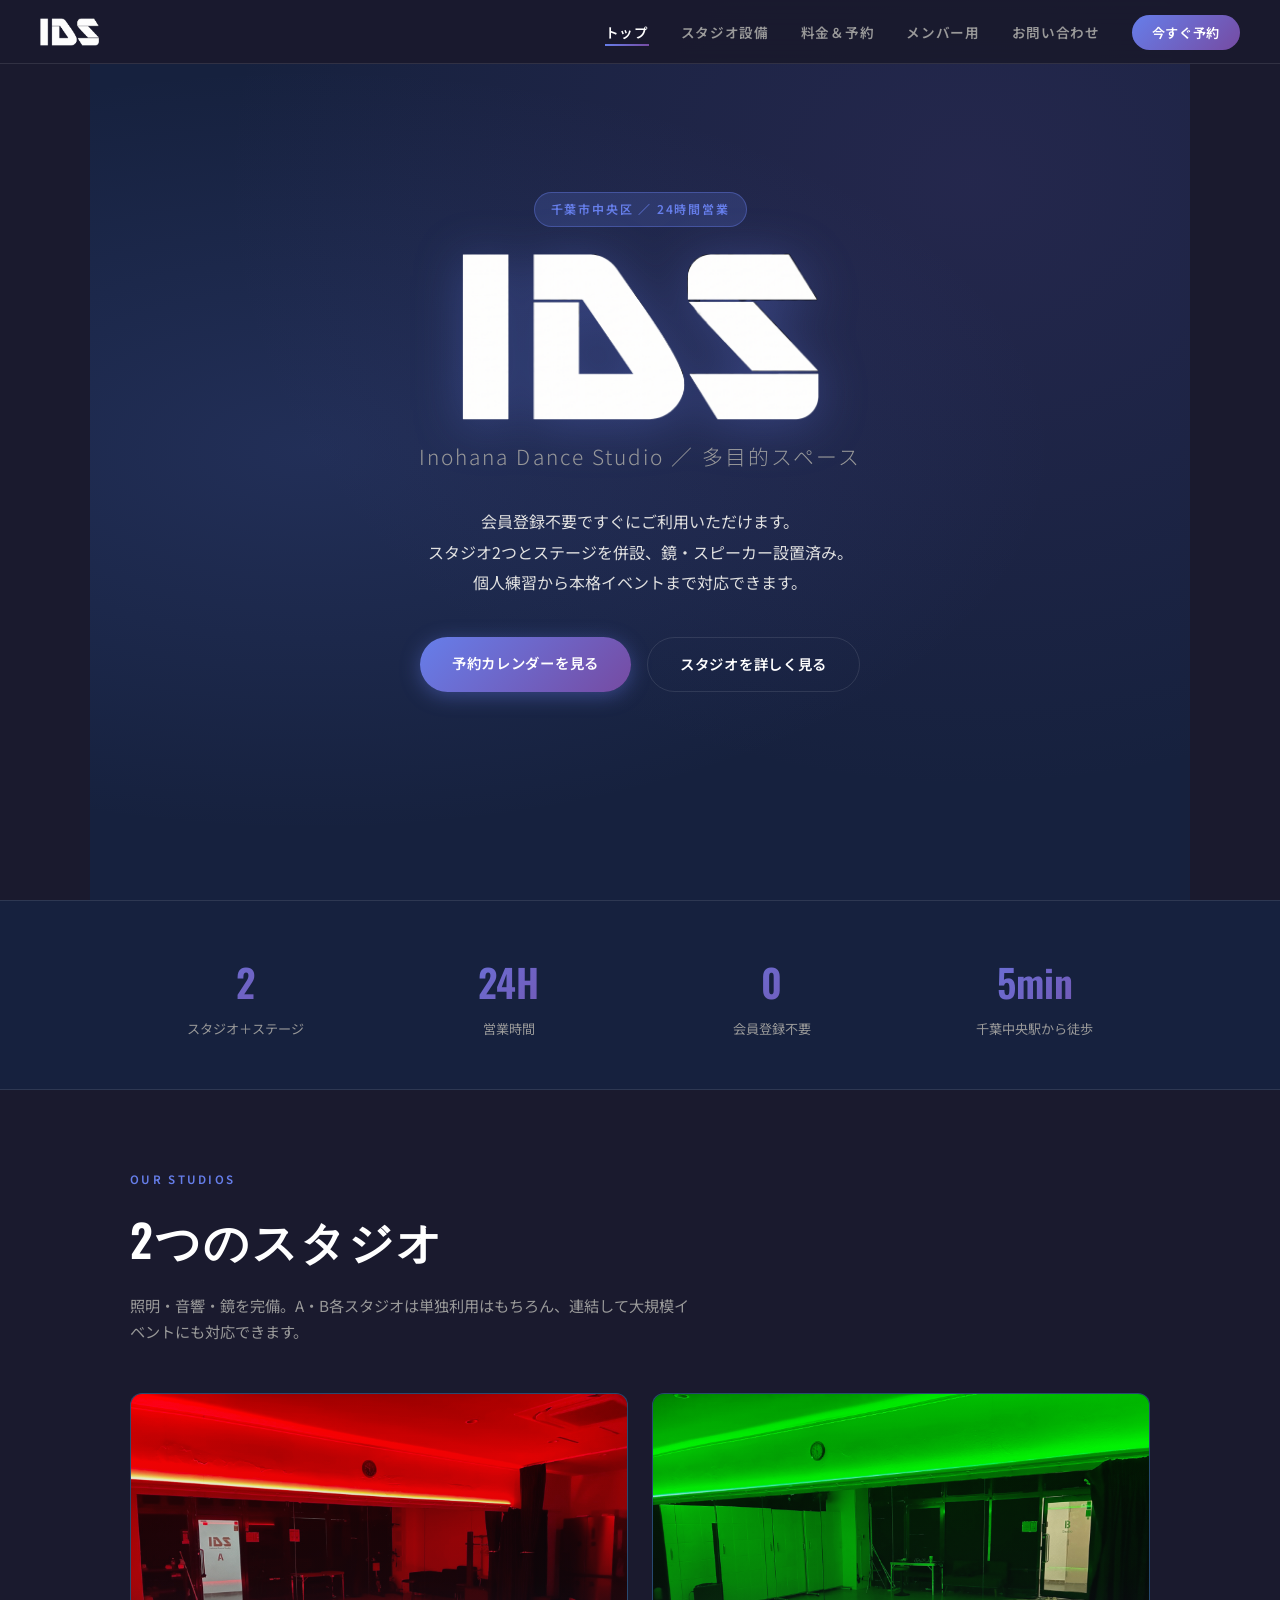
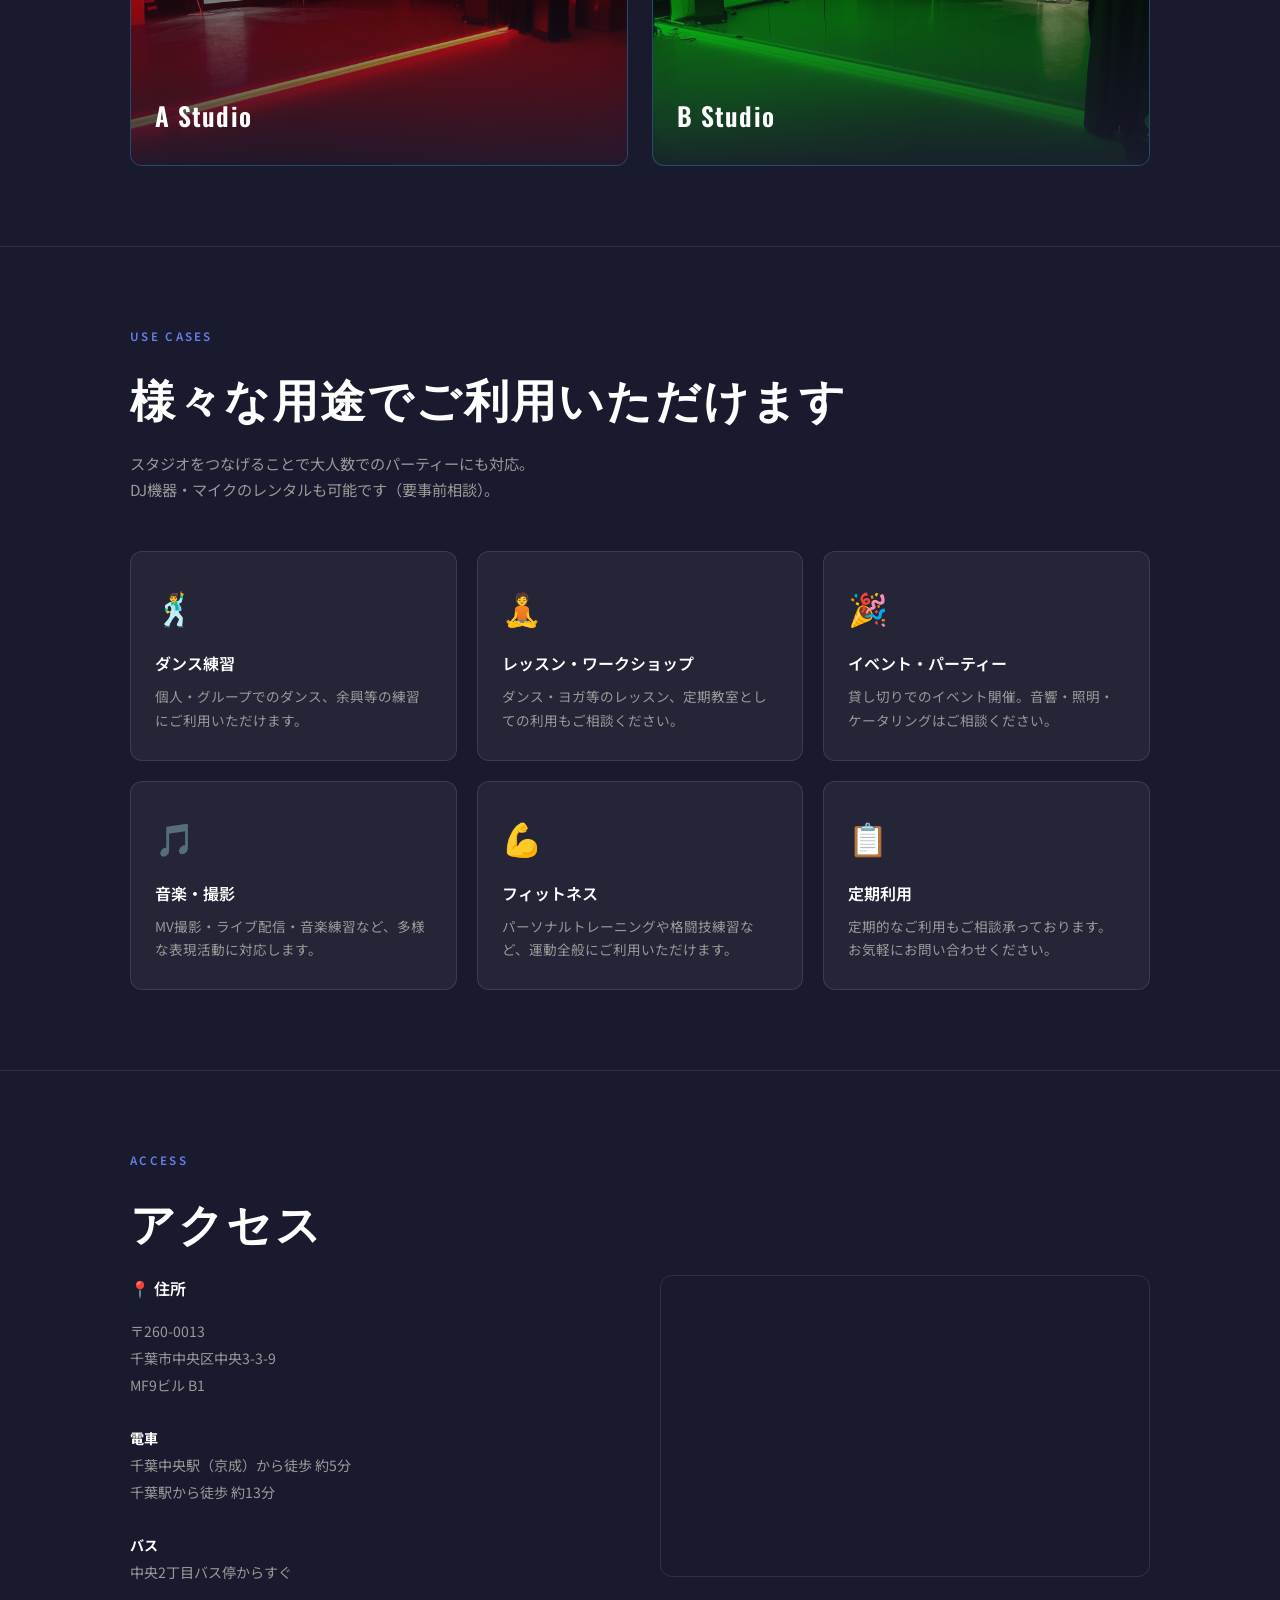
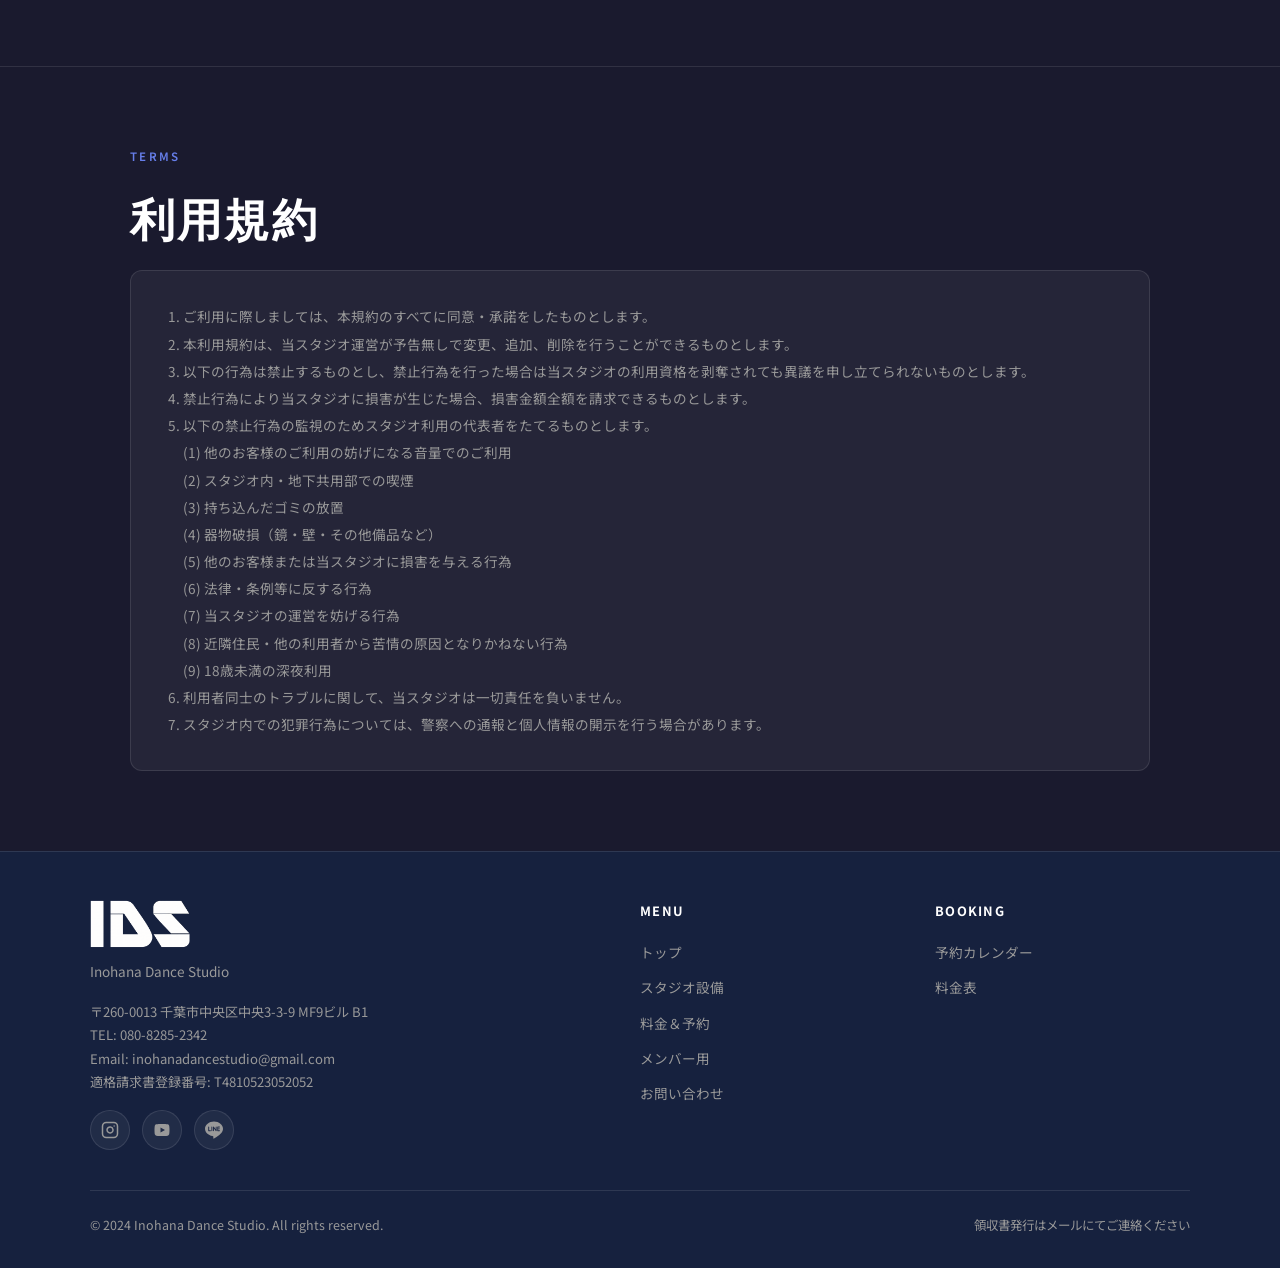
==== commit c4502879: "Add files via upload feat: フッターSNSアイコン化、STUDIO A/Bバッジ削除（重複解消）" ====
--- a/index.html
+++ b/index.html
@@ -224,14 +224,12 @@
     <a href="studio.html" class="preview-card">
       <img src="images/a-studio/a-red.jpg" alt="A Studio" loading="lazy">
       <div class="preview-overlay">
-        <div class="label">STUDIO A</div>
         <h3>A Studio</h3>
       </div>
     </a>
     <a href="studio.html" class="preview-card">
       <img src="images/b-studio/b-green.jpg" alt="B Studio" loading="lazy">
       <div class="preview-overlay">
-        <div class="label">STUDIO B</div>
         <h3>B Studio</h3>
       </div>
     </a>
@@ -359,9 +357,9 @@
           </p>
         </div>
         <div class="footer-social">
-          <a href="https://www.instagram.com/inohanadancestudio/" target="_blank" title="Instagram">IG</a>
-          <a href="https://www.youtube.com/@IDC-eventmovie/videos" target="_blank" title="YouTube">YT</a>
-          <a href="https://lin.ee/RHJMw89" target="_blank" title="LINE">LN</a>
+          <a href="https://www.instagram.com/inohanadancestudio/" target="_blank" rel="noopener" class="sns-instagram" aria-label="Instagram" title="Instagram"><svg viewBox="0 0 24 24" fill="none" stroke="currentColor" stroke-width="2" stroke-linecap="round" stroke-linejoin="round"><rect x="2" y="2" width="20" height="20" rx="5" ry="5"></rect><path d="M16 11.37A4 4 0 1 1 12.63 8 4 4 0 0 1 16 11.37z"></path><line x1="17.5" y1="6.5" x2="17.51" y2="6.5"></line></svg></a>
+          <a href="https://www.youtube.com/@IDC-eventmovie/videos" target="_blank" rel="noopener" class="sns-youtube" aria-label="YouTube" title="YouTube"><svg viewBox="0 0 24 24" fill="currentColor"><path d="M21.582 6.186a2.506 2.506 0 0 0-1.768-1.768C18.254 4 12 4 12 4s-6.254 0-7.814.418A2.506 2.506 0 0 0 2.418 6.186C2 7.746 2 12 2 12s0 4.254.418 5.814a2.506 2.506 0 0 0 1.768 1.768C5.746 20 12 20 12 20s6.254 0 7.814-.418a2.506 2.506 0 0 0 1.768-1.768C22 16.254 22 12 22 12s0-4.254-.418-5.814zM10 15.464V8.536L16 12l-6 3.464z"/></svg></a>
+          <a href="https://lin.ee/RHJMw89" target="_blank" rel="noopener" class="sns-line" aria-label="LINE" title="LINE"><svg viewBox="0 0 24 24" fill="currentColor"><path d="M19.365 9.863c.349 0 .63.285.63.631 0 .345-.281.63-.63.63H17.61v1.125h1.755c.349 0 .63.283.63.63 0 .344-.281.629-.63.629h-2.386c-.345 0-.627-.285-.627-.629V8.108c0-.345.282-.63.63-.63h2.386c.346 0 .627.285.627.63 0 .349-.281.63-.63.63H17.61v1.125h1.755zm-3.855 3.016c0 .27-.174.51-.432.596-.064.021-.133.031-.199.031-.211 0-.391-.09-.51-.25l-2.443-3.317v2.94c0 .344-.279.629-.631.629-.346 0-.626-.285-.626-.629V8.108c0-.27.173-.51.43-.595.06-.023.136-.033.194-.033.195 0 .375.104.495.254l2.462 3.33V8.108c0-.345.282-.63.63-.63.345 0 .63.285.63.63v4.771zm-5.741 0c0 .344-.282.629-.631.629-.345 0-.627-.285-.627-.629V8.108c0-.345.282-.63.63-.63.346 0 .628.285.628.63v4.771zm-2.466.629H4.917c-.345 0-.63-.285-.63-.629V8.108c0-.345.285-.63.63-.63.348 0 .63.285.63.63v4.141h1.756c.348 0 .629.283.629.63 0 .344-.282.629-.629.629M24 10.314C24 4.943 18.615.572 12 .572S0 4.943 0 10.314c0 4.811 4.27 8.842 10.035 9.608.391.082.923.258 1.058.59.12.301.079.766.038 1.08l-.164 1.02c-.045.301-.24 1.186 1.049.645 1.291-.539 6.916-4.078 9.436-6.975C23.176 14.393 24 12.458 24 10.314"/></svg></a>
         </div>
       </div>
       <div class="footer-nav">
--- a/style.css
+++ b/style.css
@@ -372,8 +372,8 @@
   display: flex;
   align-items: center;
   justify-content: center;
-  width: 36px;
-  height: 36px;
+  width: 40px;
+  height: 40px;
   border-radius: 50%;
   background: var(--card-bg);
   border: 1px solid var(--border);
@@ -383,10 +383,22 @@
   transition: all 0.2s;
 }
 
+.footer-social a svg {
+  width: 18px;
+  height: 18px;
+  display: block;
+}
+
 .footer-social a:hover {
   border-color: var(--primary);
   color: var(--primary);
-}
+  transform: translateY(-1px);
+}
+
+/* SNSブランドカラーホバー */
+.footer-social a.sns-instagram:hover { color: #e1306c; border-color: #e1306c; }
+.footer-social a.sns-youtube:hover { color: #ff0000; border-color: #ff0000; }
+.footer-social a.sns-line:hover { color: #06c755; border-color: #06c755; }
 
 .footer-bottom {
   border-top: 1px solid var(--border);
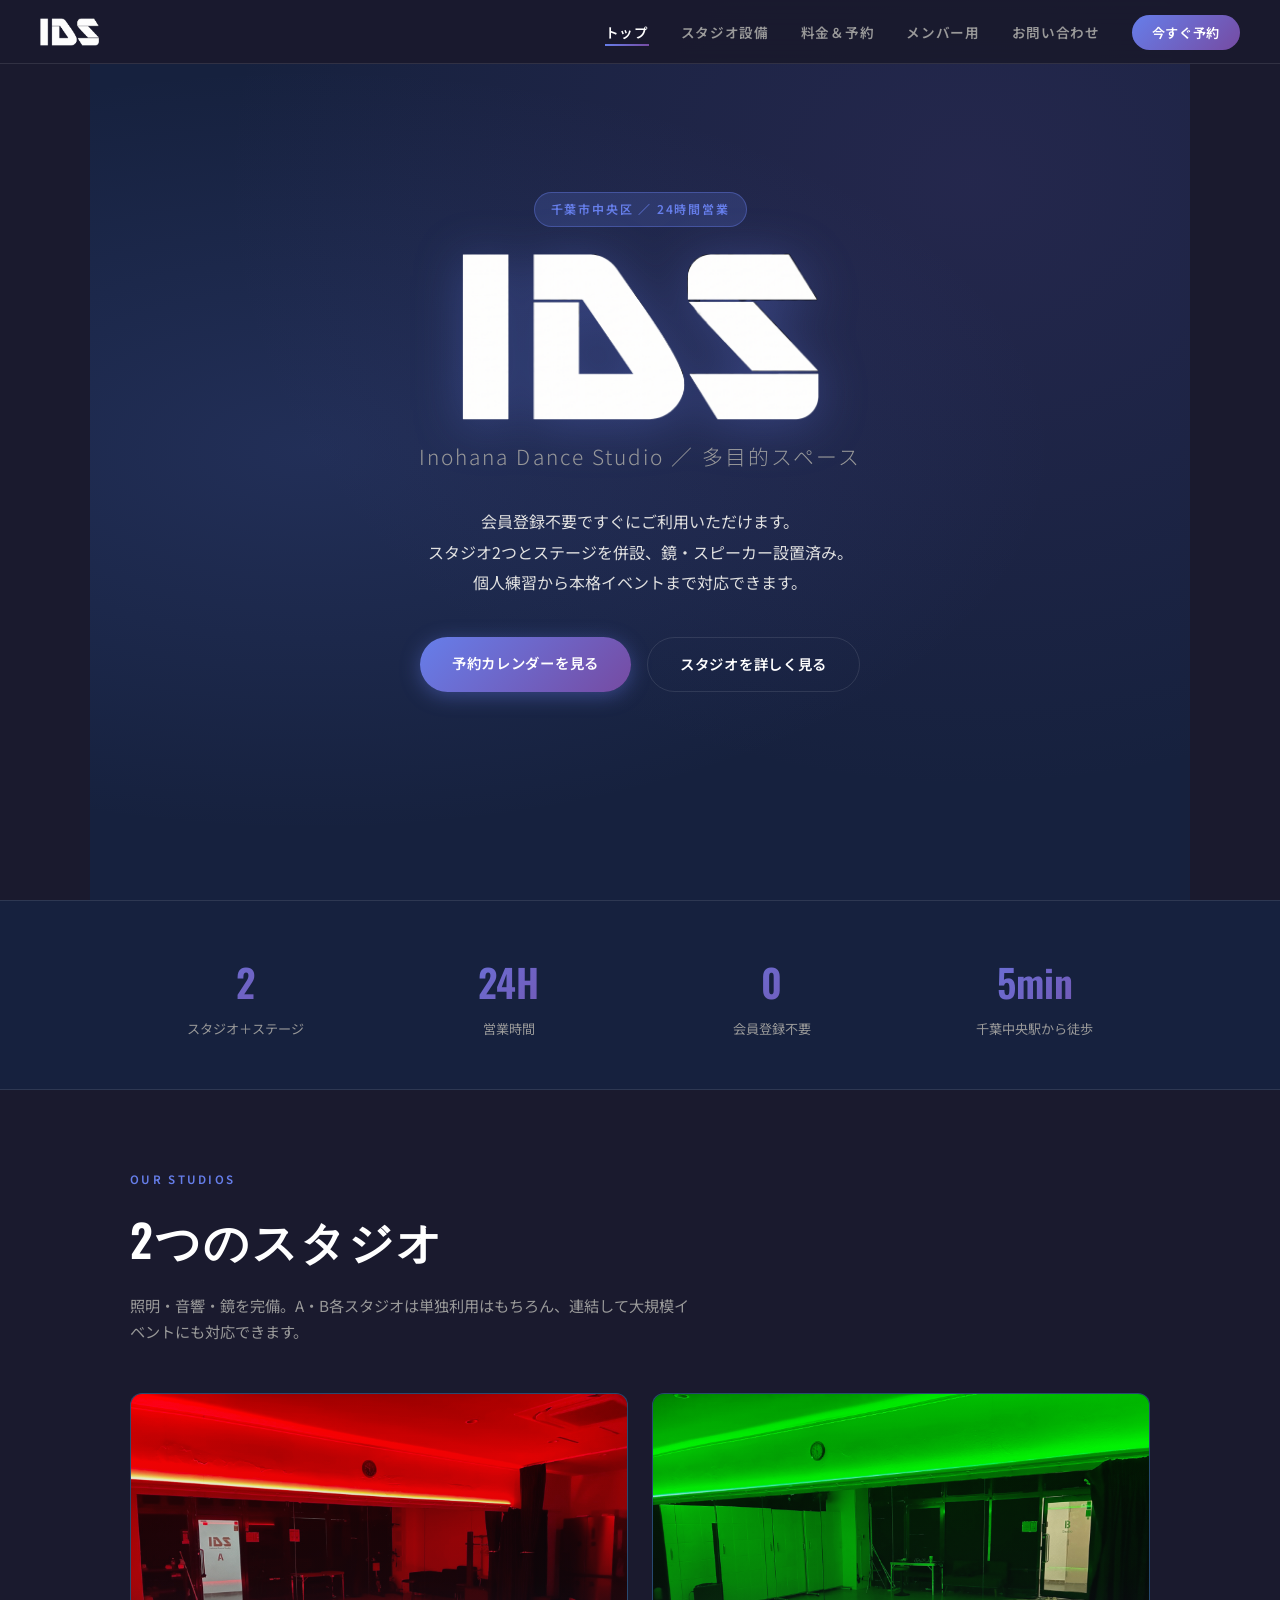
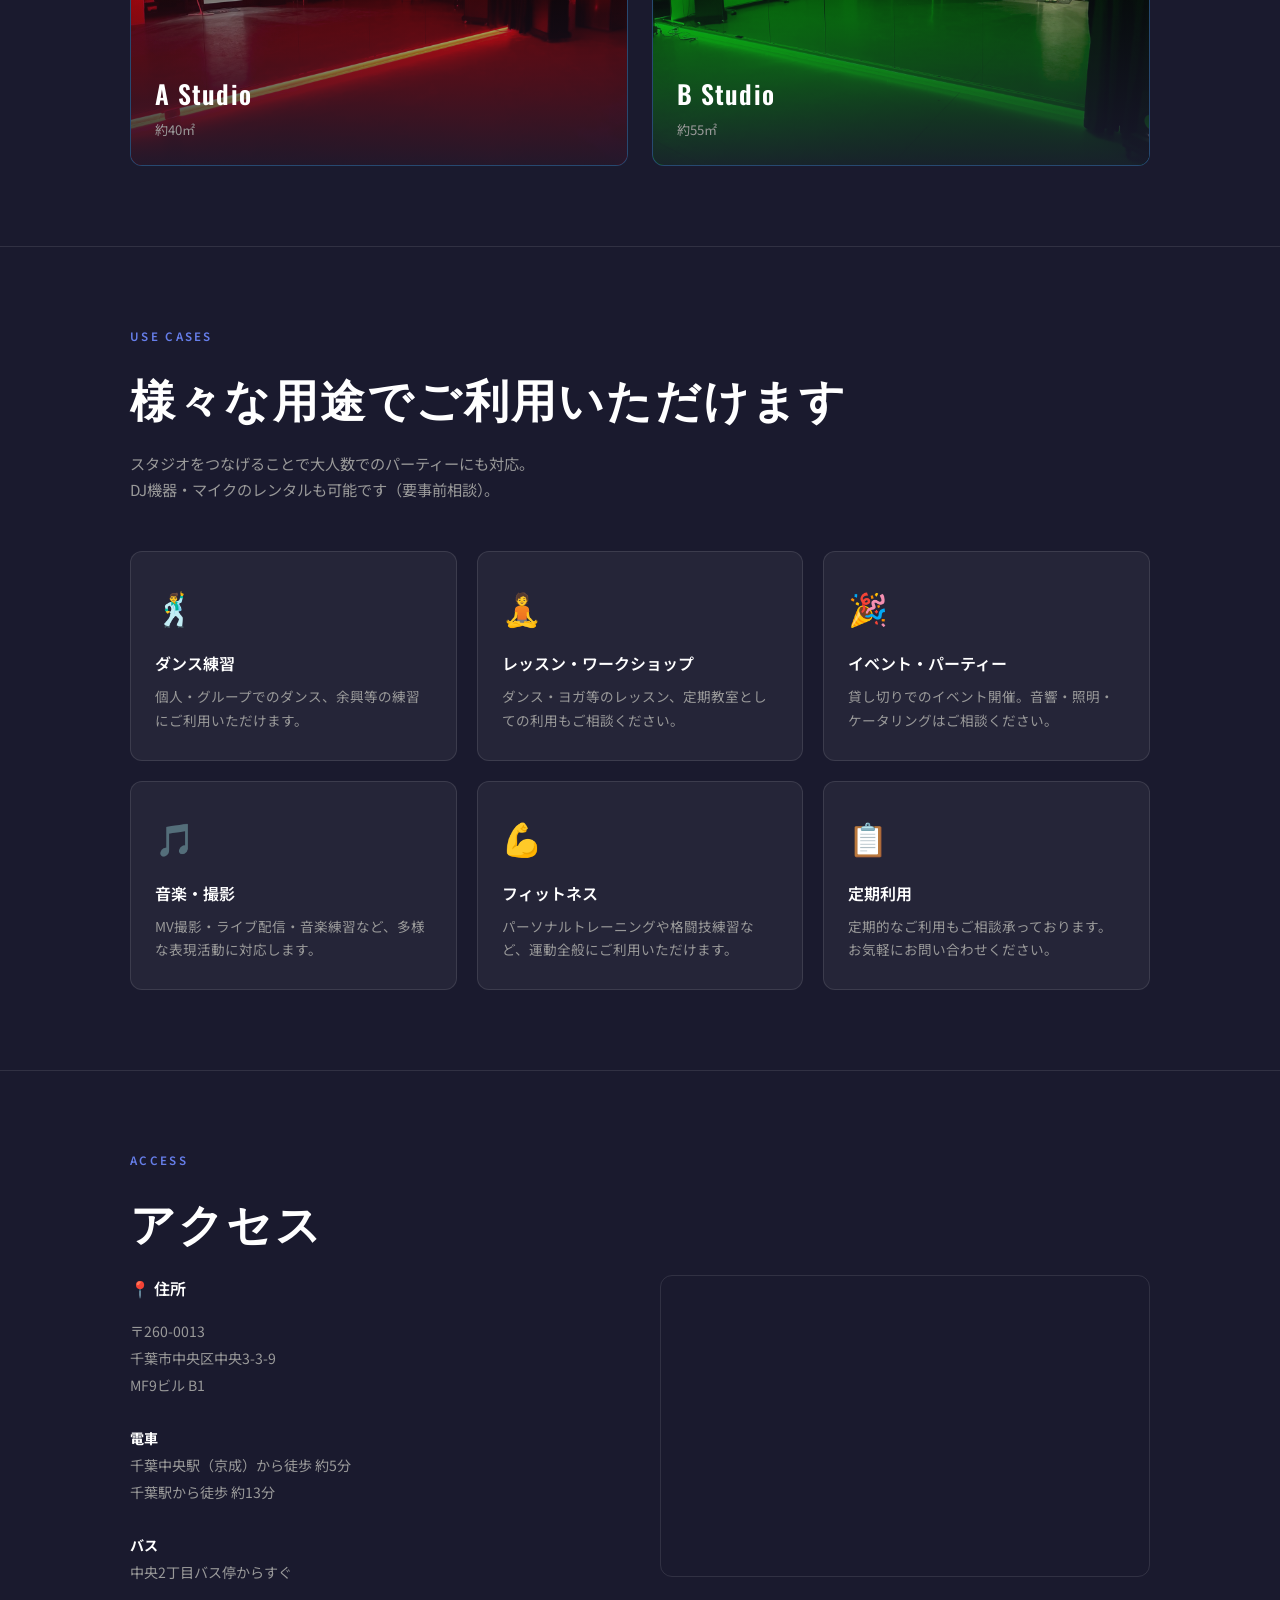
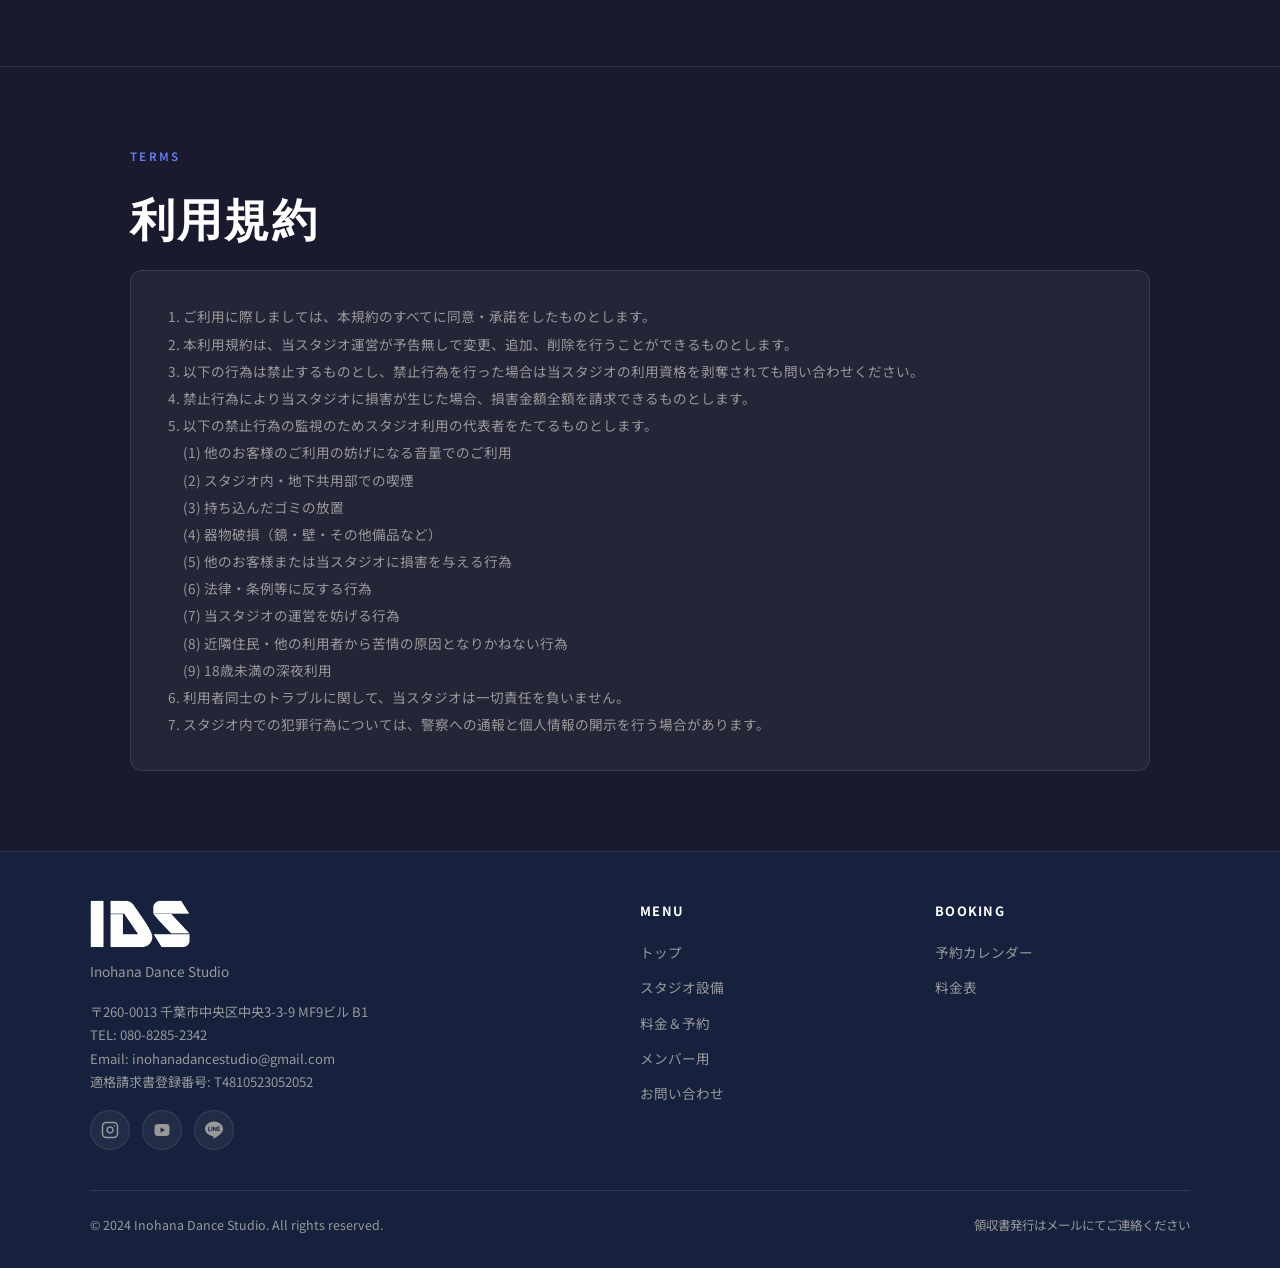
==== commit b686a40e: "トップ画面のスタジオプレビューに面積を追加 (A 約40㎡ / B 約55㎡)" ====
--- a/index.html
+++ b/index.html
@@ -225,12 +225,14 @@
       <img src="images/a-studio/a-red.jpg" alt="A Studio" loading="lazy">
       <div class="preview-overlay">
         <h3>A Studio</h3>
+        <p>約40㎡</p>
       </div>
     </a>
     <a href="studio.html" class="preview-card">
       <img src="images/b-studio/b-green.jpg" alt="B Studio" loading="lazy">
       <div class="preview-overlay">
         <h3>B Studio</h3>
+        <p>約55㎡</p>
       </div>
     </a>
   </div>
@@ -319,7 +321,7 @@
     <ol>
       <li>ご利用に際しましては、本規約のすべてに同意・承諾をしたものとします。</li>
       <li>本利用規約は、当スタジオ運営が予告無しで変更、追加、削除を行うことができるものとします。</li>
-      <li>以下の行為は禁止するものとし、禁止行為を行った場合は当スタジオの利用資格を剥奪されても異議を申し立てられないものとします。</li>
+      <li>以下の行為は禁止するものとし、禁止行為を行った場合は当スタジオの利用資格を剥奪されても問い合わせください。</li>
       <li>禁止行為により当スタジオに損害が生じた場合、損害金額全額を請求できるものとします。</li>
       <li>
         以下の禁止行為の監視のためスタジオ利用の代表者をたてるものとします。<br>
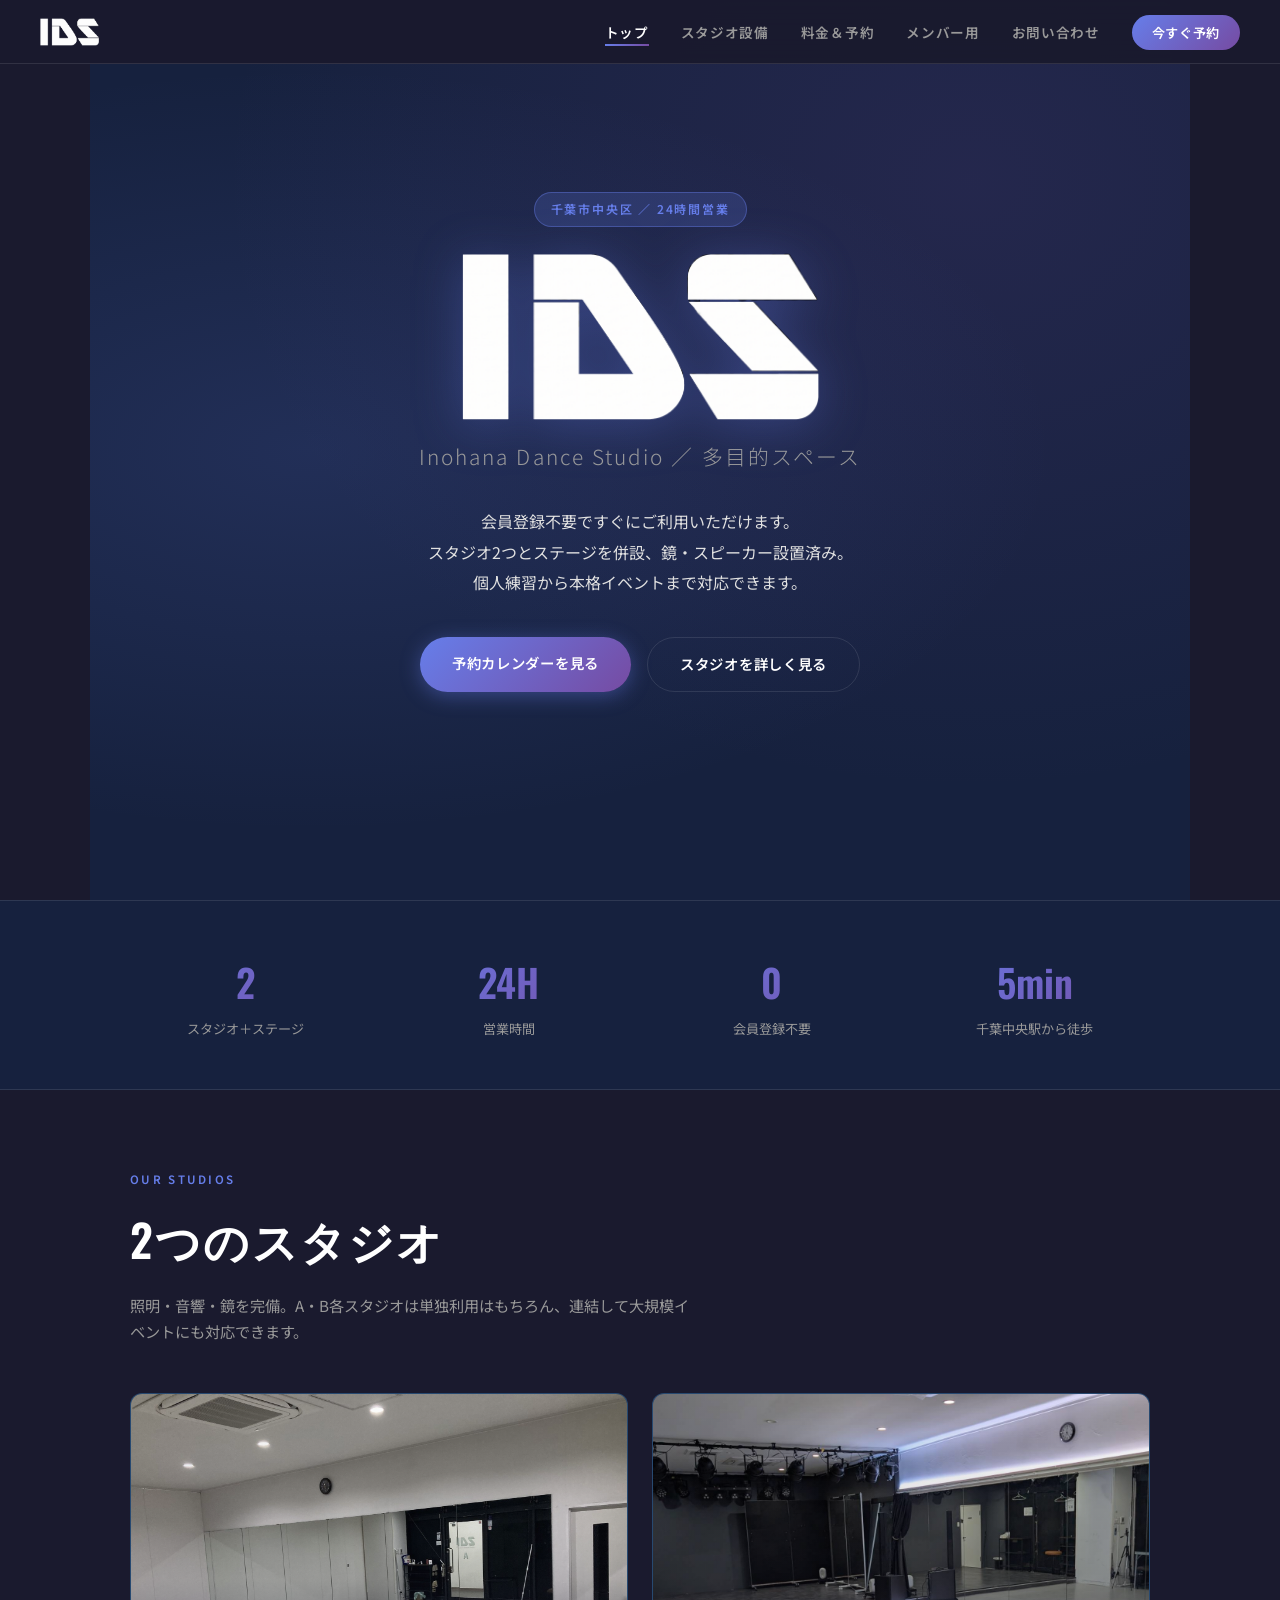
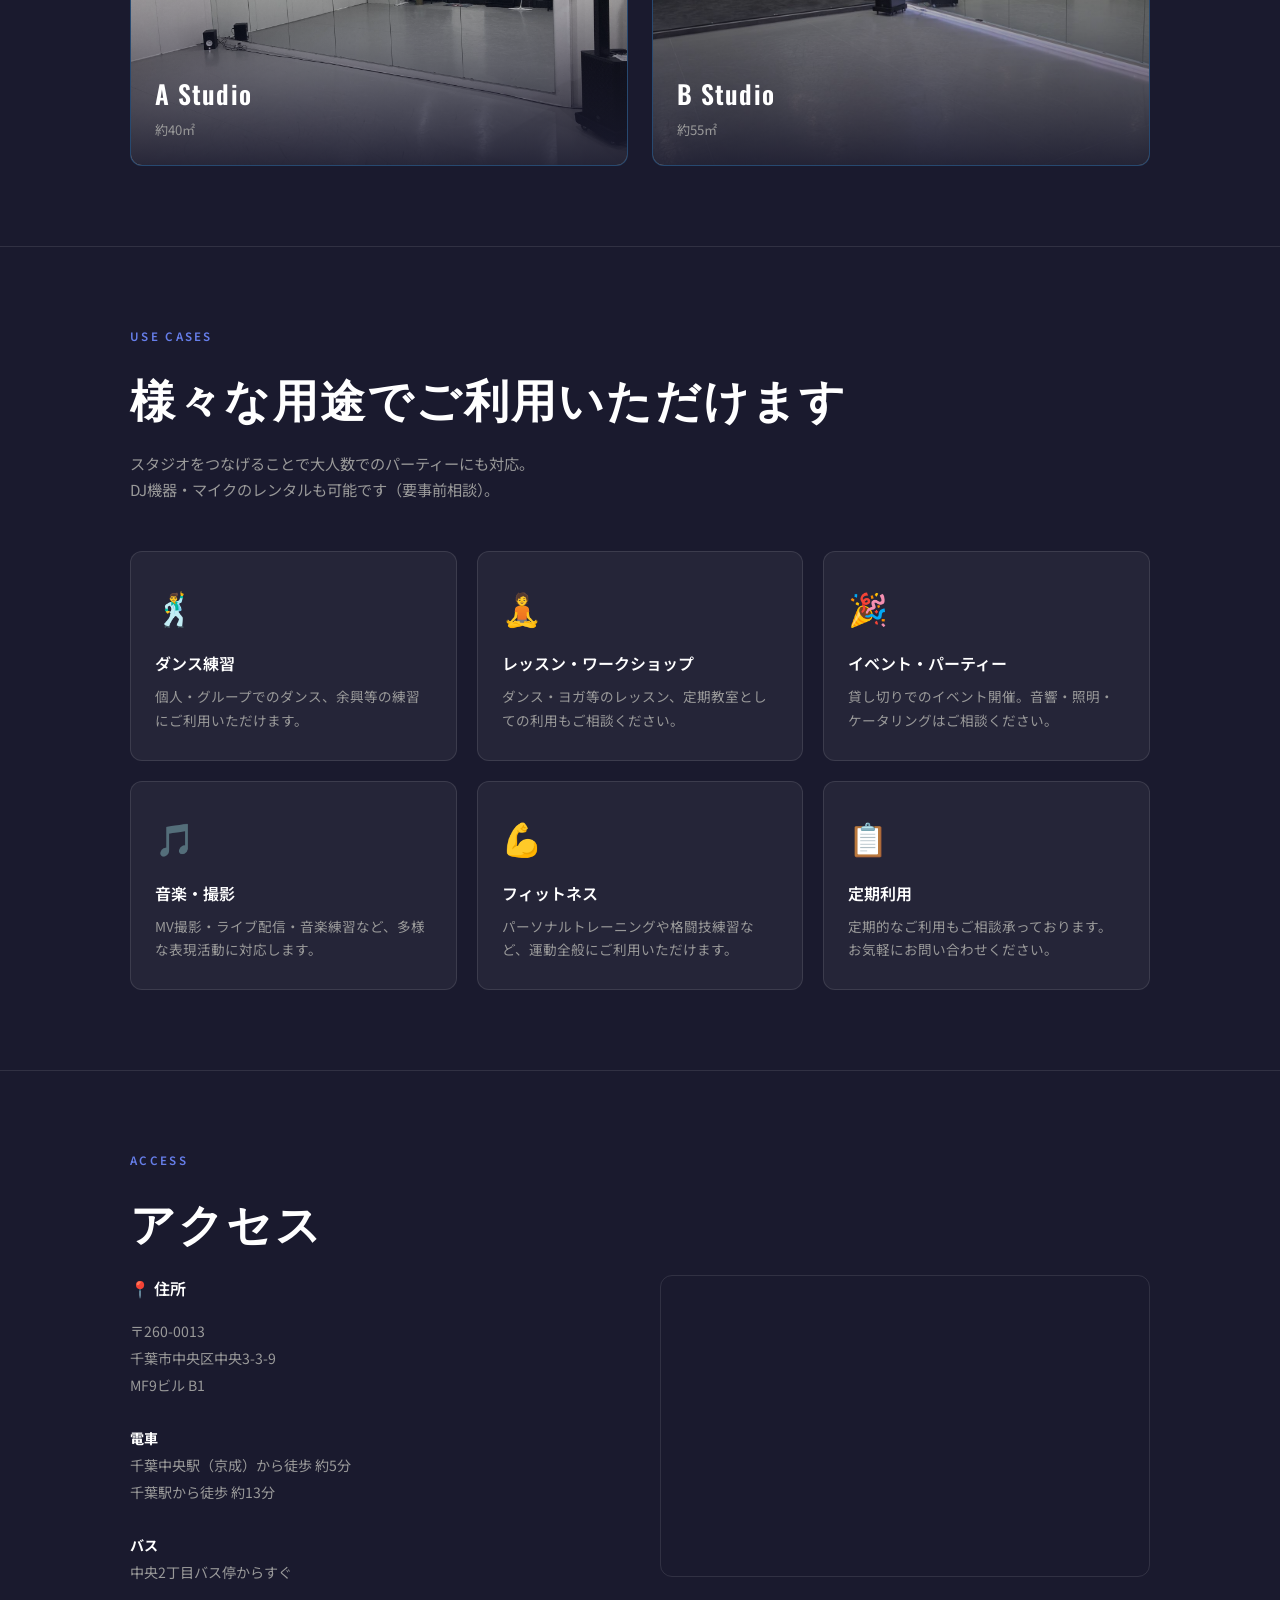
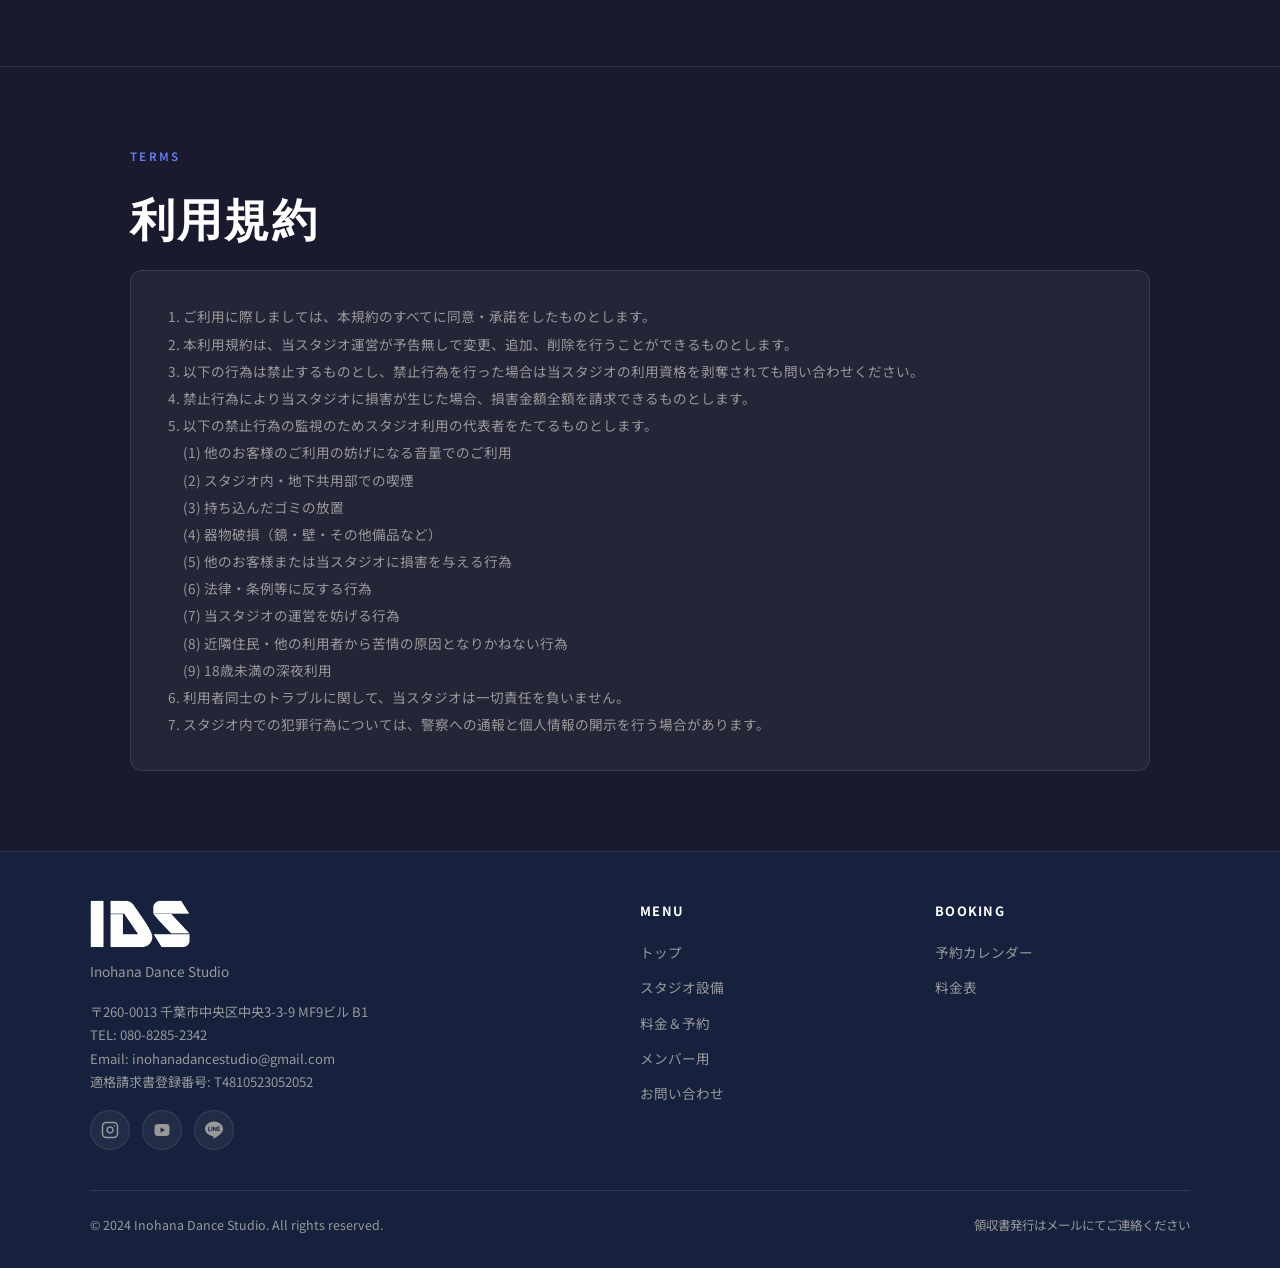
==== commit 1fe69563: "Update top studio preview images (A: a-mirror-wide, B: b-to-c-1)" ====
--- a/index.html
+++ b/index.html
@@ -222,14 +222,14 @@
   </p>
   <div class="studio-preview">
     <a href="studio.html" class="preview-card">
-      <img src="images/a-studio/a-red.jpg" alt="A Studio" loading="lazy">
+      <img src="images/a-studio/a-mirror-wide.jpg" alt="A Studio" loading="lazy">
       <div class="preview-overlay">
         <h3>A Studio</h3>
         <p>約40㎡</p>
       </div>
     </a>
     <a href="studio.html" class="preview-card">
-      <img src="images/b-studio/b-green.jpg" alt="B Studio" loading="lazy">
+      <img src="images/b-studio/b-to-c-1.jpg" alt="B Studio" loading="lazy">
       <div class="preview-overlay">
         <h3>B Studio</h3>
         <p>約55㎡</p>
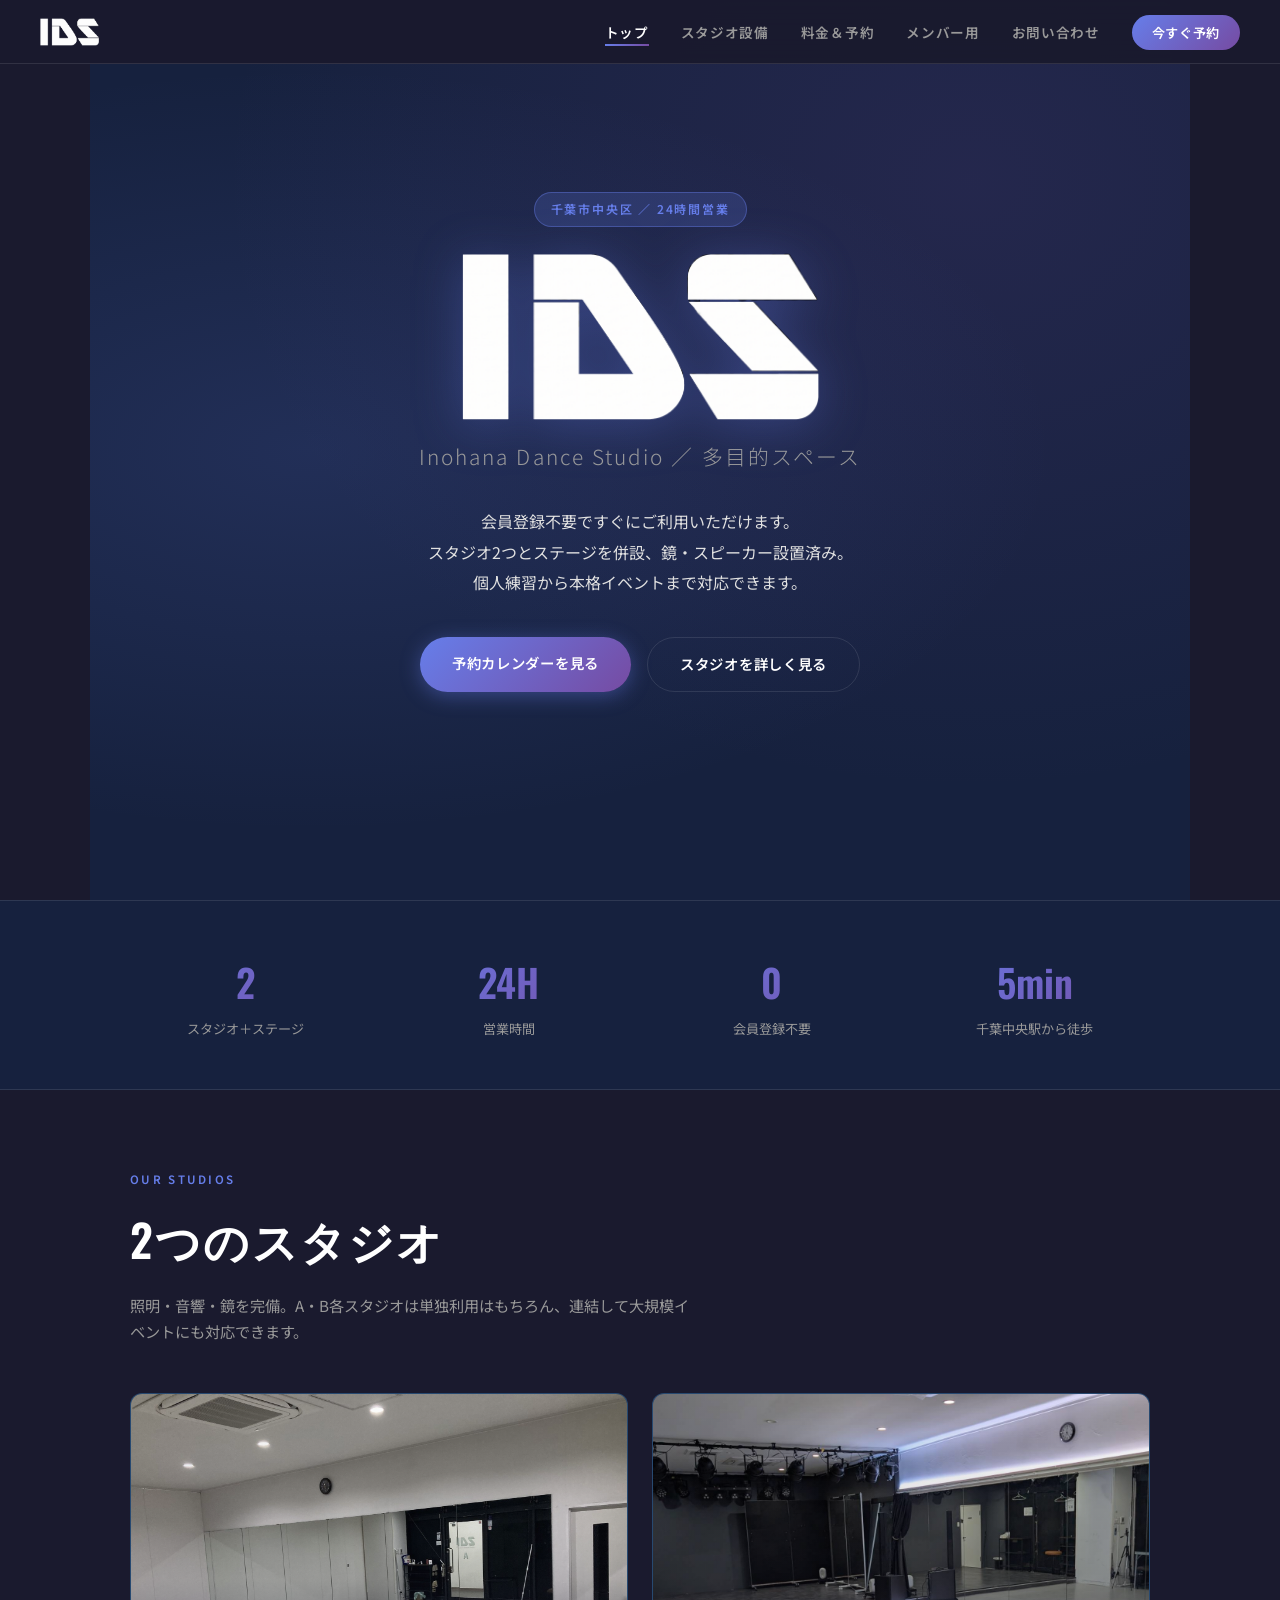
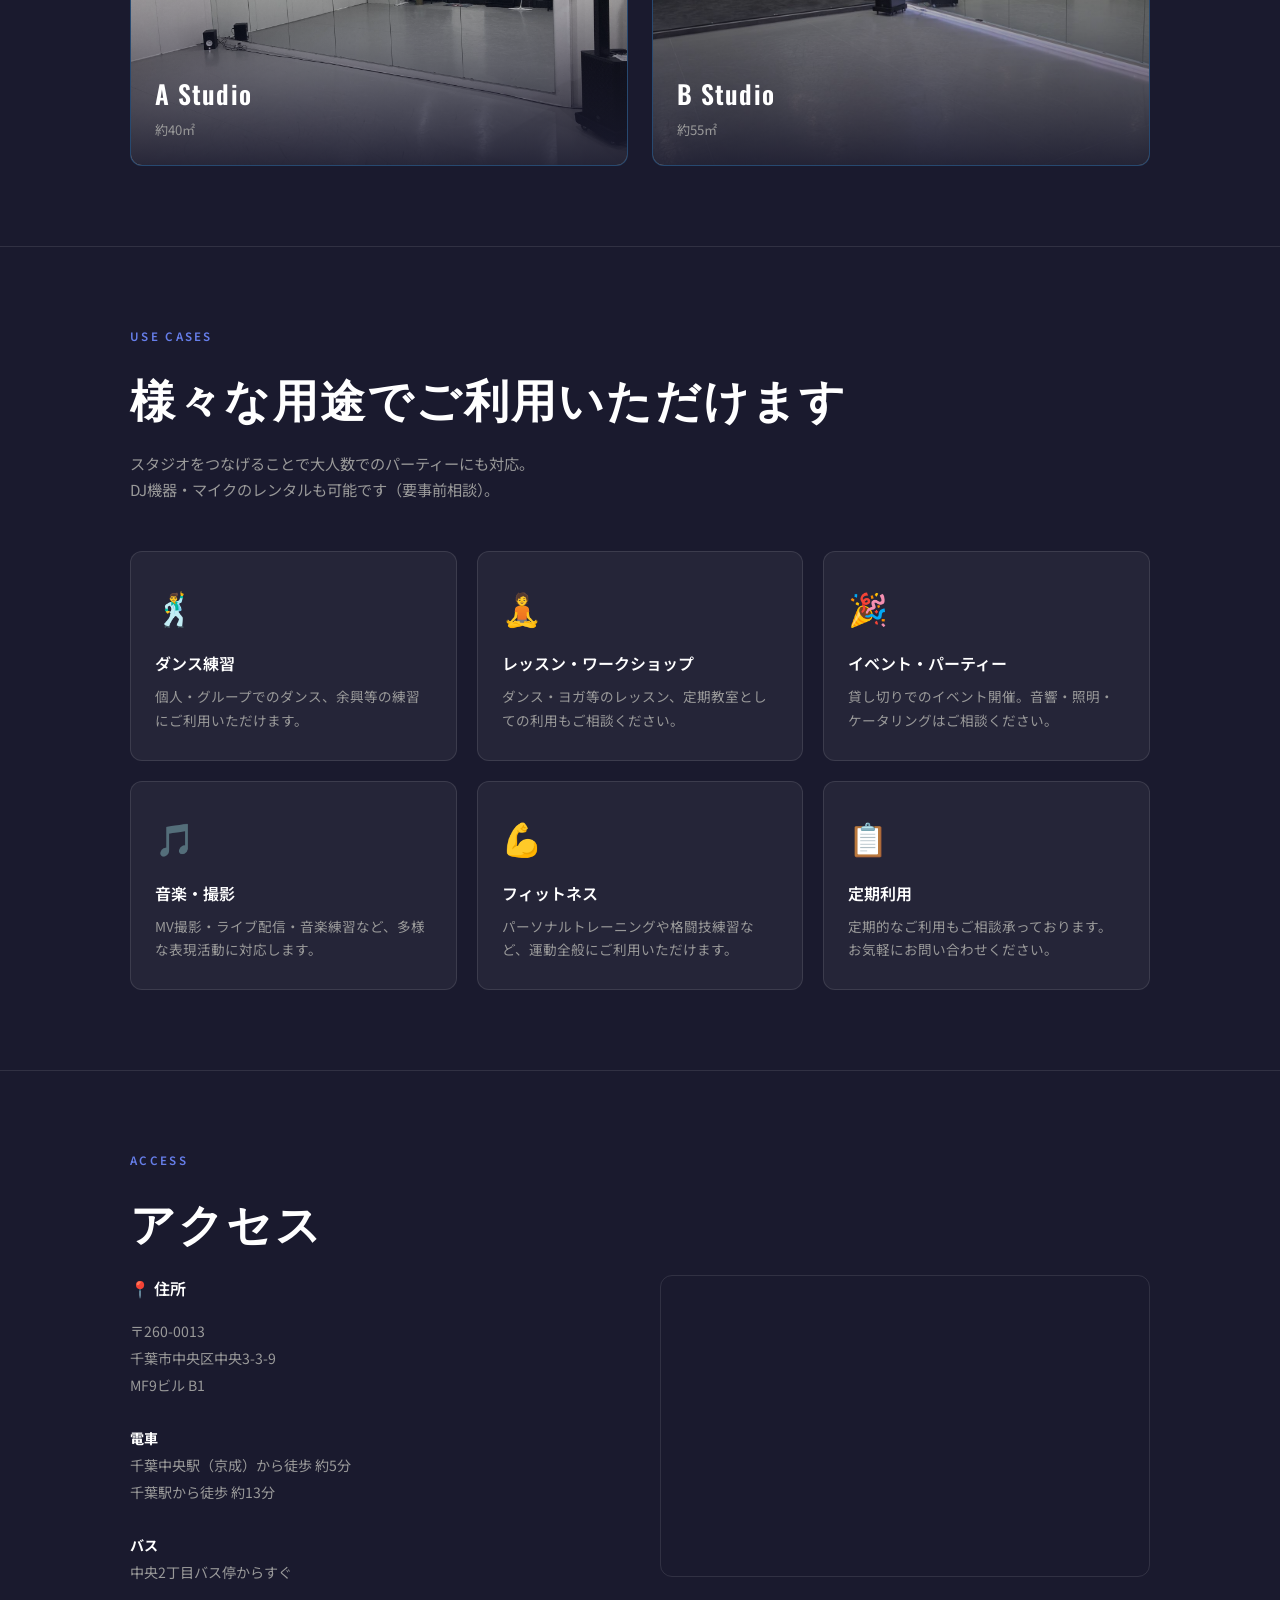
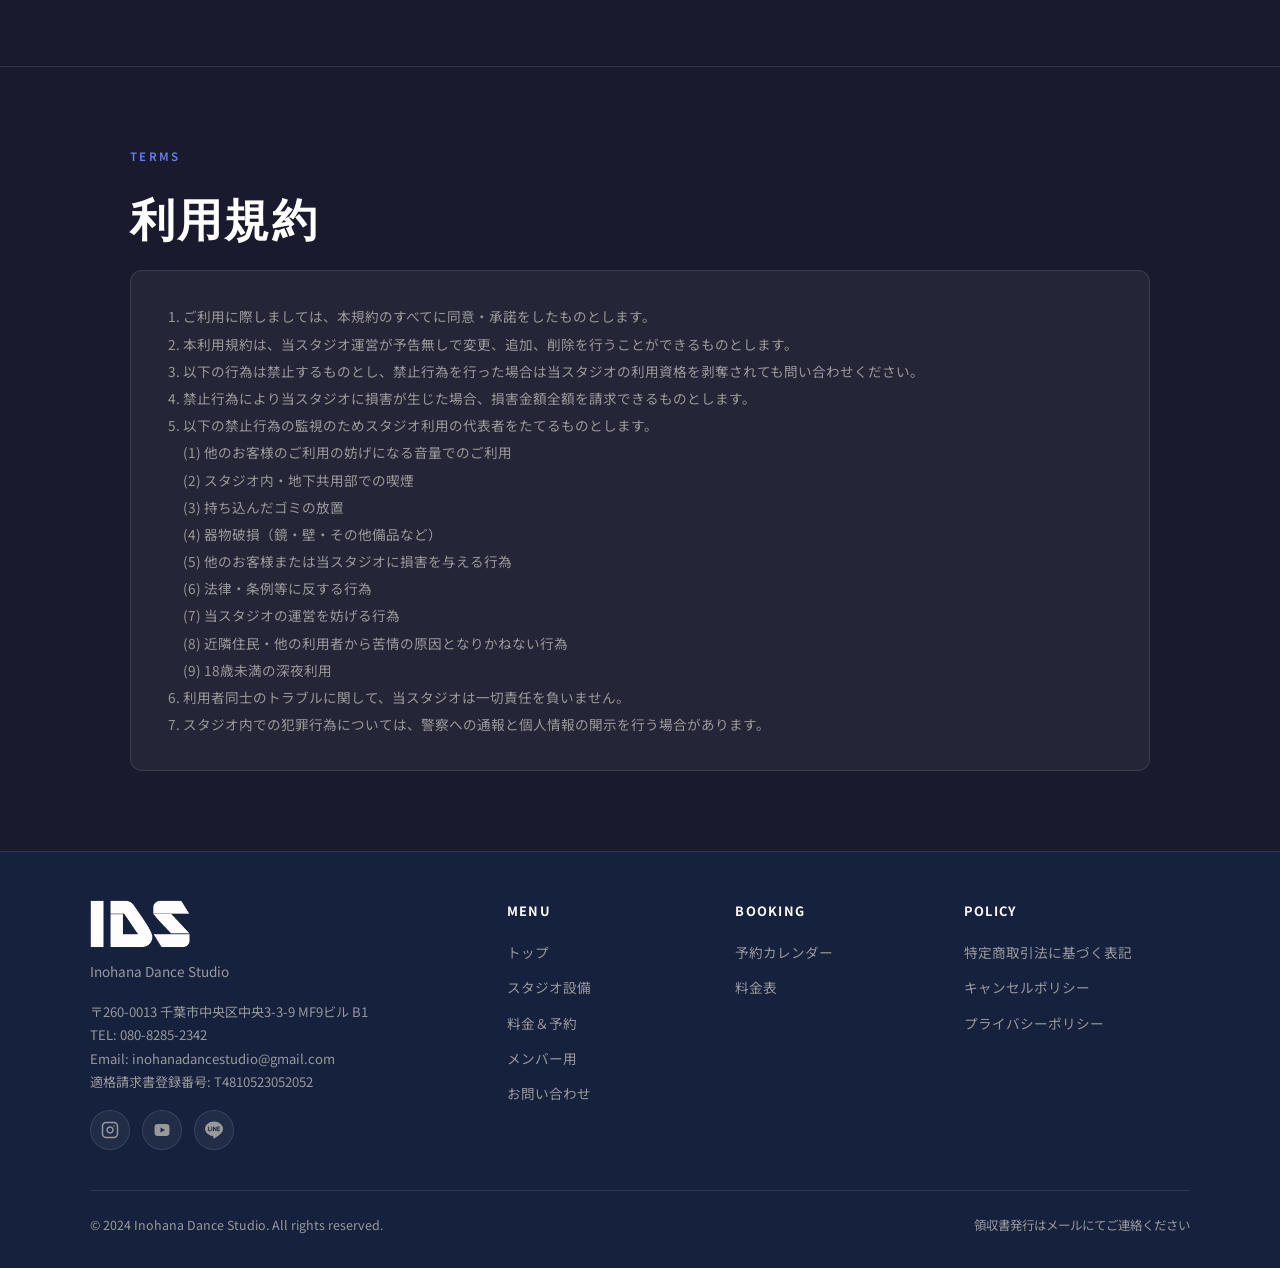
==== commit 24775ae7: "フッターにPOLICYリンクを追加" ====
--- a/index.html
+++ b/index.html
@@ -381,6 +381,14 @@
           <li><a href="pricing.html">料金表</a></li>
         </ul>
       </div>
+      <div class="footer-nav">
+        <h4>POLICY</h4>
+        <ul>
+          <li><a href="tokushoho.html">特定商取引法に基づく表記</a></li>
+          <li><a href="cancel-policy.html">キャンセルポリシー</a></li>
+          <li><a href="privacy.html">プライバシーポリシー</a></li>
+        </ul>
+      </div>
     </div>
     <div class="footer-bottom">
       <p>© 2024 Inohana Dance Studio. All rights reserved.</p>
--- a/style.css
+++ b/style.css
@@ -314,7 +314,7 @@
 
 .footer-top {
   display: grid;
-  grid-template-columns: 2fr 1fr 1fr;
+  grid-template-columns: 2fr 1fr 1fr 1.2fr;
   gap: 40px;
   margin-bottom: 40px;
 }
